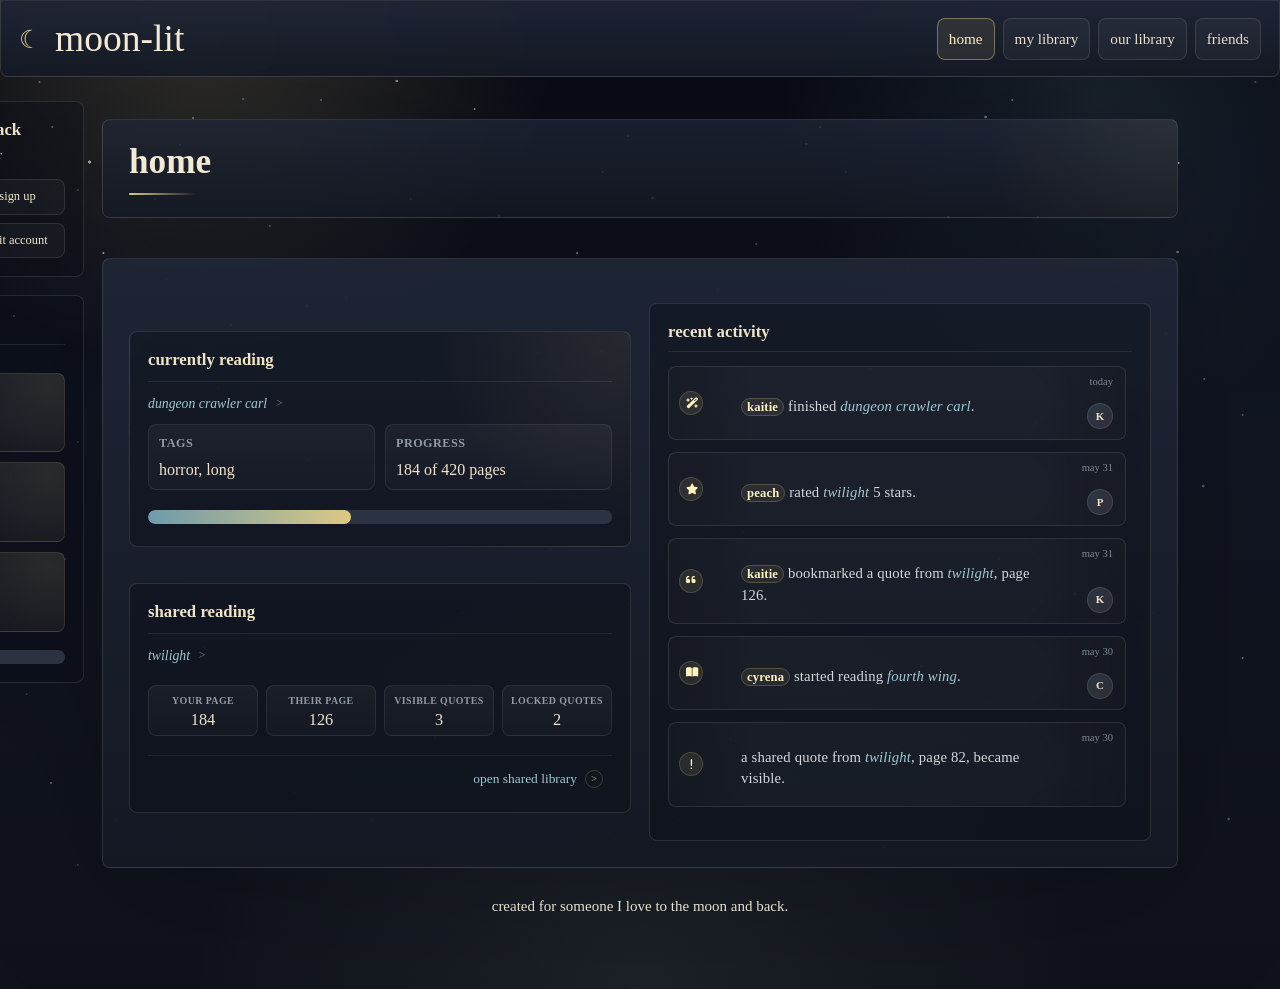
==== index.html @ ed39f4c8 "Add files via upload" ====
<!DOCTYPE html>
<html lang="en">
<head>
  <meta charset="UTF-8">
  <meta name="viewport" content="width=device-width, initial-scale=1.0">
  <title>moon-lit | home</title>
  <link rel="icon" href="favicon.svg" type="image/svg+xml">
  <link rel="stylesheet" href="https://cdnjs.cloudflare.com/ajax/libs/font-awesome/6.5.2/css/all.min.css">
  <link rel="stylesheet" href="style.css?v=68">
</head>
<body>
  <div class="site-shell">
  <header>
    <h1>moon-lit</h1>
    <button class="nav-toggle" type="button" popovertarget="mobile-nav" aria-label="open navigation"><span aria-hidden="true"></span></button>
    <nav class="desktop-nav" aria-label="Main navigation">
      <ul>
        <li><a href="index.html" aria-current="page">home</a></li>
        <li><a href="library.html">my library</a></li>
        <li><a href="shared.html">our library</a></li>
        <li><a href="friends.html">friends</a></li>
      </ul>
    </nav>
    <nav id="mobile-nav" class="mobile-nav-popover" popover aria-label="Mobile navigation">
      <ul>
        <li><a href="index.html" aria-current="page">home</a></li>
        <li><a href="library.html">my library</a></li>
        <li><a href="shared.html">our library</a></li>
        <li><a href="friends.html">friends</a></li>
        <li><a href="account.html">account</a></li>
      </ul>
    </nav>
  </header>

  <main>
    <section class="home-layout">
      <aside class="home-sidebar" aria-label="Account and reading stats">
        <section class="account-panel" aria-labelledby="account-panel-heading">
          <div class="account-profile">
            <span class="account-avatar" aria-hidden="true"><img src="favicon.svg" alt=""></span>
            <div>
              <h3 id="account-panel-heading">welcome back</h3>
              <p>moon-lit reader</p>
            </div>
          </div>
          <div class="account-actions">
            <a href="account.html">log in</a>
            <a href="account.html">sign up</a>
            <a href="account.html">view account</a>
            <a href="account.html">edit account</a>
          </div>
        </section>

        <section class="home-stats" aria-labelledby="stats-heading">
          <h3 id="stats-heading">stats</h3>
          <div class="stats-grid">
            <div class="stat-card">
              <span>pages read</span>
              <strong>1,248</strong>
            </div>
            <div class="stat-card">
              <span>books finished</span>
              <strong>7</strong>
            </div>
            <div class="stat-card">
              <span>shared books</span>
              <strong>3</strong>
            </div>
          </div>
          <progress value="1248" max="5000">1,248 of 5,000 pages</progress>
        </section>
      </aside>

      <div class="home-main">
    <section class="page-title" aria-labelledby="page-title-heading">
      <h2 id="page-title-heading">home</h2>
    </section>

    <section class="home-overview">

      <div class="home-reading-stack">
      <section class="home-current" aria-labelledby="currently-reading-heading">
        <h3 id="currently-reading-heading">currently reading</h3>
        <article>
          <h4><a href="book.html">dungeon crawler carl</a></h4>
          <dl class="detail-grid compact-mobile">
            <div>
              <dt>tags</dt>
              <dd>horror, long</dd>
            </div>
            <div>
              <dt>progress</dt>
              <dd>184 of 420 pages</dd>
            </div>
          </dl>
          <progress value="184" max="420">184 of 420 pages</progress>
        </article>
      </section>

      <section class="home-shared" aria-labelledby="shared-reading-heading">
        <h3 id="shared-reading-heading">shared reading</h3>
        <article>
          <h4><a href="book.html">twilight</a></h4>
          <dl class="detail-grid compact-mobile shared-summary">
            <div>
              <dt>your page</dt>
              <dd>184</dd>
            </div>
            <div>
              <dt>their page</dt>
              <dd>126</dd>
            </div>
            <div>
              <dt>visible quotes</dt>
              <dd>3</dd>
            </div>
            <div>
              <dt>locked quotes</dt>
              <dd>2</dd>
            </div>
          </dl>
          <p class="panel-link"><a href="shared.html">open shared library</a></p>
        </article>
      </section>
      </div>

      <section class="home-activity" aria-labelledby="recent-activity-heading">
        <h3 id="recent-activity-heading">recent activity</h3>
        <ol class="activity-list">
          <li data-icon="✦">
            <span class="activity-icon" aria-hidden="true"><i class="fa-solid fa-wand-magic-sparkles"></i></span>
            <span class="activity-avatar" aria-hidden="true">k</span>
            <span class="activity-copy"><a class="activity-person" href="friend.html">kaitie</a> finished <a class="activity-book" href="book.html">dungeon crawler carl</a>.</span>
            <time datetime="2026-06-01">today</time>
          </li>
          <li data-icon="★">
            <span class="activity-icon" aria-hidden="true"><i class="fa-solid fa-star"></i></span>
            <span class="activity-avatar" aria-hidden="true">p</span>
            <span class="activity-copy"><a class="activity-person" href="friend.html">peach</a> rated <a class="activity-book" href="book.html">twilight</a> 5 stars.</span>
            <time datetime="2026-05-31">may 31</time>
          </li>
          <li class="quote-activity" data-icon="">
            <span class="activity-icon" aria-hidden="true"><i class="fa-solid fa-quote-left"></i></span>
            <span class="activity-avatar" aria-hidden="true">k</span>
            <span class="activity-copy"><a class="activity-person" href="friend.html">kaitie</a> bookmarked a quote from <a class="activity-book" href="book.html">twilight</a>, page 126.</span>
            <time datetime="2026-05-31">may 31</time>
          </li>
          <li data-icon="▤">
            <span class="activity-icon" aria-hidden="true"><i class="fa-solid fa-book-open"></i></span>
            <span class="activity-avatar" aria-hidden="true">c</span>
            <span class="activity-copy"><a class="activity-person" href="friend.html">cyrena</a> started reading <a class="activity-book" href="book.html">fourth wing</a>.</span>
            <time datetime="2026-05-30">may 30</time>
          </li>
          <li class="system-activity" data-icon="!">
            <span class="activity-icon" aria-hidden="true"><i class="fa-solid fa-exclamation"></i></span>
            <span class="activity-copy">a shared quote from <a class="activity-book" href="book.html">twilight</a>, page 82, became visible.</span>
            <time datetime="2026-05-30">may 30</time>
          </li>
        </ol>
      </section>

    </section>
      </div>
    </section>
  </main>

  <footer>
    <p>created for someone I love to the moon and back.</p>
  </footer>
  </div>
</body>
</html>
---- style.css ----
:root {
  color-scheme: dark;
  --night: #f4ead4;
  --ink: #e7e0d0;
  --muted: #aeb5bc;
  --paper: #0f121a;
  --surface: #1c2230;
  --surface-soft: #161b27;
  --mist: #2b3342;
  --moon: #dcc984;
  --sage: #8da896;
  --lake: #6d9bab;
  --rose: #c28d99;
  --shadow: 0 22px 55px rgba(0, 0, 0, 0.34);
  --line: 1px solid rgba(231, 224, 208, 0.13);
}

* {
  box-sizing: border-box;
}

html {
  position: relative;
  min-height: 100%;
  background:
    radial-gradient(circle at 16% 2%, rgba(220, 201, 132, 0.18), transparent 22rem),
    radial-gradient(circle at 86% 10%, rgba(109, 155, 171, 0.14), transparent 20rem),
    radial-gradient(circle at 50% 100%, rgba(141, 168, 150, 0.10), transparent 28rem),
    linear-gradient(180deg, #070911 0%, #101522 42%, var(--paper) 100%);
}

body {
  max-width: 1120px;
  margin: 0 auto;
  padding: 0 22px 56px;
  color: var(--ink);
  font-family: Georgia, "Times New Roman", serif;
  font-size: 15px;
  line-height: 1.6;
}

html::before {
  content: "";
  position: fixed;
  inset: 0;
  z-index: 0;
  pointer-events: none;
  background-image:
    radial-gradient(circle at 7% 18%, rgba(255, 247, 214, 0.90) 0 1.4px, transparent 1.8px),
    radial-gradient(circle at 10% 48%, rgba(255, 247, 214, 0.48) 0 1px, transparent 1.5px),
    radial-gradient(circle at 16% 72%, rgba(255, 247, 214, 0.56) 0 1px, transparent 1.6px),
    radial-gradient(circle at 19% 11%, rgba(165, 213, 224, 0.44) 0 1px, transparent 1.5px),
    radial-gradient(circle at 24% 34%, rgba(165, 213, 224, 0.62) 0 1.3px, transparent 1.9px),
    radial-gradient(circle at 31% 9%, rgba(255, 247, 214, 0.70) 0 1px, transparent 1.6px),
    radial-gradient(circle at 34% 82%, rgba(255, 247, 214, 0.58) 0 1px, transparent 1.5px),
    radial-gradient(circle at 39% 24%, rgba(255, 247, 214, 0.36) 0 0.8px, transparent 1.3px),
    radial-gradient(circle at 43% 61%, rgba(255, 247, 214, 0.48) 0 1px, transparent 1.6px),
    radial-gradient(circle at 47% 39%, rgba(255, 247, 214, 0.72) 0 1px, transparent 1.7px),
    radial-gradient(circle at 51% 22%, rgba(165, 213, 224, 0.58) 0 1.2px, transparent 1.8px),
    radial-gradient(circle at 54% 72%, rgba(165, 213, 224, 0.42) 0 1px, transparent 1.5px),
    radial-gradient(circle at 59% 86%, rgba(255, 247, 214, 0.66) 0 1px, transparent 1.6px),
    radial-gradient(circle at 63% 16%, rgba(255, 247, 214, 0.46) 0 1px, transparent 1.5px),
    radial-gradient(circle at 68% 41%, rgba(255, 247, 214, 0.44) 0 1px, transparent 1.6px),
    radial-gradient(circle at 72% 74%, rgba(255, 247, 214, 0.62) 0 1.2px, transparent 1.8px),
    radial-gradient(circle at 77% 13%, rgba(165, 213, 224, 0.66) 0 1px, transparent 1.7px),
    radial-gradient(circle at 81% 47%, rgba(255, 247, 214, 0.40) 0 1px, transparent 1.5px),
    radial-gradient(circle at 84% 66%, rgba(255, 247, 214, 0.78) 0 1.2px, transparent 1.8px),
    radial-gradient(circle at 88% 6%, rgba(255, 247, 214, 0.46) 0 1px, transparent 1.5px),
    radial-gradient(circle at 92% 28%, rgba(255, 247, 214, 0.54) 0 1px, transparent 1.6px),
    radial-gradient(circle at 94% 54%, rgba(165, 213, 224, 0.56) 0 1px, transparent 1.7px),
    radial-gradient(circle at 96% 91%, rgba(165, 213, 224, 0.46) 0 1.1px, transparent 1.7px),
    radial-gradient(circle at 4% 87%, rgba(255, 247, 214, 0.42) 0 0.8px, transparent 1.3px),
    radial-gradient(circle at 13% 31%, rgba(255, 247, 214, 0.36) 0 0.8px, transparent 1.2px),
    radial-gradient(circle at 28% 56%, rgba(255, 247, 214, 0.44) 0 0.8px, transparent 1.3px),
    radial-gradient(circle at 57% 48%, rgba(255, 247, 214, 0.38) 0 0.8px, transparent 1.3px),
    radial-gradient(circle at 71% 30%, rgba(255, 247, 214, 0.34) 0 0.8px, transparent 1.2px),
    radial-gradient(circle at 89% 78%, rgba(255, 247, 214, 0.42) 0 0.8px, transparent 1.3px);
  background-repeat: no-repeat;
  opacity: 0.72;
}

html::after {
  content: "";
  position: fixed;
  top: 0;
  left: 0;
  z-index: 0;
  width: 2.4px;
  height: 2.4px;
  border-radius: 999px;
  background: rgba(255, 247, 214, 0.58);
  box-shadow:
    3vw 9vh rgba(255, 247, 214, 0.38),
    5vw 62vh rgba(165, 213, 224, 0.30),
    8vw 28vh rgba(255, 247, 214, 0.64),
    11vw 84vh rgba(255, 247, 214, 0.32),
    14vw 16vh rgba(165, 213, 224, 0.44),
    17vw 43vh rgba(255, 247, 214, 0.46),
    19vw 71vh rgba(255, 247, 214, 0.28),
    22vw 6vh rgba(255, 247, 214, 0.58),
    24vw 51vh rgba(165, 213, 224, 0.34),
    27vw 33vh rgba(255, 247, 214, 0.36),
    29vw 91vh rgba(255, 247, 214, 0.44),
    32vw 22vh rgba(255, 247, 214, 0.30),
    35vw 76vh rgba(165, 213, 224, 0.32),
    37vw 12vh rgba(255, 247, 214, 0.50),
    39vw 57vh rgba(255, 247, 214, 0.24),
    42vw 39vh rgba(255, 247, 214, 0.70),
    44vw 88vh rgba(165, 213, 224, 0.28),
    47vw 19vh rgba(255, 247, 214, 0.36),
    49vw 67vh rgba(255, 247, 214, 0.42),
    52vw 8vh rgba(165, 213, 224, 0.40),
    54vw 45vh rgba(255, 247, 214, 0.26),
    57vw 82vh rgba(255, 247, 214, 0.60),
    59vw 27vh rgba(255, 247, 214, 0.28),
    62vw 63vh rgba(165, 213, 224, 0.36),
    64vw 14vh rgba(255, 247, 214, 0.48),
    67vw 36vh rgba(255, 247, 214, 0.30),
    69vw 94vh rgba(255, 247, 214, 0.34),
    72vw 55vh rgba(165, 213, 224, 0.30),
    74vw 24vh rgba(255, 247, 214, 0.56),
    77vw 78vh rgba(255, 247, 214, 0.28),
    79vw 11vh rgba(165, 213, 224, 0.46),
    82vw 49vh rgba(255, 247, 214, 0.38),
    84vw 87vh rgba(255, 247, 214, 0.52),
    87vw 31vh rgba(255, 247, 214, 0.26),
    89vw 69vh rgba(165, 213, 224, 0.34),
    92vw 18vh rgba(255, 247, 214, 0.62),
    94vw 42vh rgba(255, 247, 214, 0.32),
    97vw 73vh rgba(255, 247, 214, 0.42),
    6vw 96vh rgba(165, 213, 224, 0.26),
    13vw 53vh rgba(255, 247, 214, 0.22),
    21vw 25vh rgba(255, 247, 214, 0.28),
    26vw 79vh rgba(255, 247, 214, 0.24),
    33vw 47vh rgba(165, 213, 224, 0.22),
    41vw 3vh rgba(255, 247, 214, 0.38),
    48vw 93vh rgba(255, 247, 214, 0.20),
    56vw 32vh rgba(255, 247, 214, 0.28),
    61vw 71vh rgba(165, 213, 224, 0.20),
    73vw 4vh rgba(255, 247, 214, 0.36),
    86vw 58vh rgba(255, 247, 214, 0.22),
    98vw 9vh rgba(165, 213, 224, 0.30),
    1vw 35vh rgba(255, 247, 214, 0.36),
    2vw 77vh rgba(165, 213, 224, 0.26),
    4vw 14vh rgba(255, 247, 214, 0.54),
    6vw 49vh rgba(255, 247, 214, 0.24),
    9vw 91vh rgba(255, 247, 214, 0.42),
    12vw 22vh rgba(165, 213, 224, 0.32),
    15vw 58vh rgba(255, 247, 214, 0.30),
    18vw 8vh rgba(255, 247, 214, 0.34),
    20vw 86vh rgba(165, 213, 224, 0.22);
  pointer-events: none;
  will-change: opacity;
  animation: star-glow-a 7.4s ease-in-out infinite;
}

body::before,
body::after {
  content: "";
  position: fixed;
  top: 0;
  left: 0;
  z-index: 0;
  width: 2.2px;
  height: 2.2px;
  border-radius: 999px;
  pointer-events: none;
  will-change: opacity;
}

body::before {
  background: rgba(255, 247, 214, 0.42);
  box-shadow:
    6vw 21vh rgba(255, 247, 214, 0.38),
    12vw 64vh rgba(165, 213, 224, 0.30),
    18vw 36vh rgba(255, 247, 214, 0.52),
    25vw 11vh rgba(255, 247, 214, 0.34),
    36vw 68vh rgba(165, 213, 224, 0.42),
    45vw 28vh rgba(255, 247, 214, 0.48),
    53vw 91vh rgba(255, 247, 214, 0.32),
    66vw 19vh rgba(165, 213, 224, 0.38),
    78vw 62vh rgba(255, 247, 214, 0.44),
    91vw 37vh rgba(255, 247, 214, 0.36);
  animation: star-glow-b 10.8s ease-in-out 1.7s infinite;
}

body::after {
  background: rgba(165, 213, 224, 0.34);
  box-shadow:
    4vw 73vh rgba(165, 213, 224, 0.34),
    15vw 13vh rgba(255, 247, 214, 0.46),
    23vw 88vh rgba(255, 247, 214, 0.30),
    33vw 42vh rgba(165, 213, 224, 0.42),
    49vw 15vh rgba(255, 247, 214, 0.40),
    58vw 59vh rgba(255, 247, 214, 0.34),
    70vw 83vh rgba(165, 213, 224, 0.36),
    81vw 24vh rgba(255, 247, 214, 0.48),
    90vw 68vh rgba(255, 247, 214, 0.28),
    97vw 46vh rgba(165, 213, 224, 0.40);
  animation: star-glow-c 13.2s ease-in-out 3.1s infinite;
}

@keyframes star-glow-a {
  0%,
  100% {
    opacity: 0.48;
  }

  17% {
    opacity: 0.94;
  }

  31% {
    opacity: 0.42;
  }

  58% {
    opacity: 1;
  }

  79% {
    opacity: 0.72;
  }
}

@keyframes star-glow-b {
  0%,
  100% {
    opacity: 0.30;
  }

  23% {
    opacity: 0.88;
  }

  41% {
    opacity: 0.36;
  }

  76% {
    opacity: 0.68;
  }
}

@keyframes star-glow-c {
  0%,
  100% {
    opacity: 0.24;
  }

  14% {
    opacity: 0.54;
  }

  49% {
    opacity: 0.94;
  }

  83% {
    opacity: 0.34;
  }
}

header,
main,
footer {
  position: relative;
  z-index: 1;
}

.site-shell {
  position: relative;
  z-index: 1;
}

main {
  filter: drop-shadow(0 26px 70px rgba(0, 0, 0, 0.22));
}

header,
main > section,
main > article,
.shelf-pair > section {
  border: var(--line);
  border-radius: 8px;
  background:
    linear-gradient(180deg, rgba(31, 38, 54, 0.92), rgba(20, 25, 36, 0.92));
  backdrop-filter: blur(10px);
}

header {
  position: sticky;
  top: 0;
  z-index: 5;
  width: 100vw;
  margin-left: calc(50% - 50vw);
  margin-right: calc(50% - 50vw);
  padding: 16px 18px;
  margin-bottom: 24px;
  display: grid;
  grid-template-columns: auto 1fr;
  align-items: center;
  gap: 24px;
  border-top-left-radius: 0;
  border-top-right-radius: 0;
  transition:
    padding 220ms ease,
    gap 220ms ease,
    top 220ms ease,
    border-color 220ms ease,
    background-color 220ms ease;
}

h1,
h2,
h3,
h4,
p,
ul,
ol,
dl,
figure,
blockquote {
  margin-top: 0;
}

h1,
h2,
h3,
h4 {
  color: var(--night);
  line-height: 1.15;
}

h1 {
  margin-bottom: 6px;
  font-size: clamp(2rem, 5vw, 3.8rem);
  font-weight: 500;
}

header h1 {
  display: flex;
  align-items: center;
  gap: 14px;
  margin: 0;
  font-size: clamp(1.65rem, 3vw, 2.35rem);
  transition:
    font-size 220ms ease,
    margin 220ms ease;
}

header h1::before {
  content: "☾";
  width: auto;
  height: auto;
  border-radius: 0;
  background: none;
  box-shadow: none;
  color: var(--moon);
  font-size: 0.66em;
  line-height: 1;
  flex: 0 0 auto;
  transform: translateY(0.10em);
}

h2 {
  margin-bottom: 14px;
  font-size: 1.45rem;
}

h3 {
  margin-bottom: 10px;
  font-size: 1.05rem;
}

h4 {
  margin-bottom: 8px;
  font-size: 0.96rem;
}

article h4 {
  margin-bottom: 12px;
  font-size: 0.86rem;
  font-style: italic;
  font-weight: 400;
}

h2::after {
  content: "";
  display: block;
  width: 44px;
  height: 2px;
  margin-top: 10px;
  border-radius: 999px;
  background: linear-gradient(90deg, var(--moon), transparent);
}

h3,
h4 {
  color: #efe4c8;
}

p {
  color: var(--ink);
}

header > p,
main > section > p,
main > article > p {
  max-width: 760px;
  color: var(--muted);
}

nav ul {
  display: flex;
  flex-wrap: nowrap;
  align-items: flex-start;
  gap: 8px;
  padding: 0;
  margin: 0;
  list-style: none;
  overflow-x: auto;
}

.desktop-nav {
  justify-self: end;
  transition: transform 220ms ease;
}

.nav-toggle,
.mobile-nav-popover {
  display: none;
}

nav li {
  display: block;
  flex: 0 0 auto;
  height: 42px;
  margin: 0;
  padding: 0;
}

nav li + li {
  margin-top: 0;
}

nav a {
  display: block;
  box-sizing: border-box;
  position: static;
  height: 42px;
  padding: 0 11px;
  border: var(--line);
  border-radius: 8px;
  background: rgba(255, 255, 255, 0.04);
  color: var(--ink);
  line-height: 40px;
  text-decoration: none;
  white-space: nowrap;
  font-size: 0.95rem;
  transition:
    background-color 180ms ease,
    border-color 180ms ease,
    color 180ms ease,
    box-shadow 180ms ease;
}

nav a:hover,
nav a:focus,
nav a:focus-visible {
  border-color: rgba(220, 201, 132, 0.24);
  background: rgba(220, 201, 132, 0.035);
  outline: none;
}

nav a[aria-current="page"] {
  background: rgba(220, 201, 132, 0.10);
  color: #fff3bf;
  border-color: rgba(220, 201, 132, 0.45);
}

main {
  display: grid;
  gap: 22px;
}

.shelf-pair {
  display: grid;
  gap: 22px;
  align-items: stretch;
}

.home-overview {
  display: grid;
  gap: 18px;
  align-items: stretch;
  padding: 26px;
  border: var(--line);
  border-radius: 8px;
  background:
    linear-gradient(180deg, rgba(31, 38, 54, 0.92), rgba(20, 25, 36, 0.92));
  backdrop-filter: blur(10px);
}

.home-layout {
  display: grid;
  gap: 18px;
  padding: 0;
  border: 0;
  background: none;
  backdrop-filter: none;
}

.home-main {
  display: grid;
  gap: 22px;
}

.home-sidebar {
  display: grid;
  gap: 18px;
  align-content: start;
}

.home-sidebar > section {
  margin-top: 0;
  padding: 18px;
}

.account-panel {
  display: grid;
  gap: 14px;
}

.account-profile {
  display: grid;
  grid-template-columns: auto minmax(0, 1fr);
  align-items: center;
  gap: 12px;
}

.account-avatar {
  display: inline-grid;
  place-items: center;
  width: 42px;
  height: 42px;
  border: 1px solid rgba(220, 201, 132, 0.22);
  border-radius: 999px;
  background: #101522;
  color: #fff3bf;
  font-size: 1rem;
  font-weight: 700;
  line-height: 1;
  overflow: hidden;
  text-transform: uppercase;
}

.account-avatar img {
  display: block;
  width: 100%;
  height: 100%;
  border-radius: inherit;
  object-fit: cover;
}

.account-profile h3 {
  margin-bottom: 4px;
}

.account-profile p {
  margin: 0;
  color: var(--muted);
  font-size: 0.82rem;
}

.account-actions {
  display: grid;
  grid-template-columns: repeat(2, minmax(0, 1fr));
  gap: 8px;
}

.account-actions a {
  display: inline-flex;
  align-items: center;
  justify-content: center;
  min-height: 34px;
  padding: 7px 10px;
  border: 1px solid rgba(231, 224, 208, 0.11);
  border-radius: 8px;
  background: rgba(255, 255, 255, 0.035);
  color: #efe4c8;
  font-size: 0.78rem;
  text-decoration: none;
  transition:
    background-color 180ms ease,
    border-color 180ms ease,
    color 180ms ease;
}

.account-actions a:hover,
.account-actions a:focus-visible {
  border-color: rgba(220, 201, 132, 0.30);
  background: rgba(220, 201, 132, 0.07);
  color: #fff3bf;
  outline: none;
}

.home-reading-stack {
  display: grid;
  gap: 18px;
}

.home-current {
  background:
    radial-gradient(circle at 100% 0%, rgba(220, 201, 132, 0.09), transparent 12rem),
    rgba(9, 12, 20, 0.36);
}

.home-current article {
  min-height: auto;
}

.home-current,
.home-shared {
  display: grid;
  align-content: start;
}

.home-current > h3,
.home-shared > h3 {
  padding-bottom: 12px;
}

.home-stats .stats-grid {
  grid-template-columns: repeat(3, minmax(0, 1fr));
}

.home-stats {
  display: grid;
  gap: 14px;
}

.home-stats .stat-card {
  padding: 9px 10px;
}

.home-overview .detail-grid div {
  min-height: 62px;
  padding: 9px 10px;
}

.home-shared article {
  display: grid;
  gap: 9px;
}

.home-shared .panel-link {
  margin-top: 0;
  padding-top: 8px;
}

.home-shared {
  padding-bottom: 18px;
}

.home-activity {
  display: grid;
  grid-template-rows: auto 1fr;
}

.activity-list {
  max-height: 216px;
}

.shelf-pair > .book-shelf {
  display: grid;
  grid-template-rows: auto 1fr auto;
}

main > section,
main > article,
.shelf-pair > section {
  padding: 26px;
}

.page-title {
  padding: 22px 26px;
  background:
    radial-gradient(circle at 100% 0%, rgba(220, 201, 132, 0.08), transparent 12rem),
    linear-gradient(180deg, rgba(31, 38, 54, 0.76), rgba(20, 25, 36, 0.76));
}

.page-title h2 {
  margin: 0;
  font-size: clamp(1.45rem, 3vw, 2.2rem);
}

.page-title h2::after {
  width: 68px;
}

.has-page-actions {
  display: flex;
  align-items: center;
  justify-content: space-between;
  gap: 18px;
}

.has-page-actions h2 {
  margin: 0;
}

.has-page-actions .action-buttons {
  display: flex;
  flex-wrap: wrap;
  justify-content: flex-end;
  gap: 10px;
}

.has-page-actions .action-buttons button {
  width: auto;
  min-height: 34px;
  max-width: none;
  padding: 6px 11px;
  font-size: 0.86rem;
}

.library-actions {
  align-items: center;
  display: flex;
  justify-content: space-between;
  gap: 14px;
  padding: 16px 18px;
}

.library-actions h2 {
  margin-bottom: 0;
  font-size: 1.05rem;
}

.library-actions h2::after {
  display: none;
}

.library-actions .action-buttons {
  display: flex;
  flex-wrap: wrap;
  gap: 10px;
}

.library-actions button {
  width: auto;
}

.modal-panel {
  position: fixed;
  inset: 50% auto auto 50%;
  width: min(920px, calc(100vw - 32px));
  max-height: min(760px, calc(100vh - 48px));
  margin: 0;
  padding: 24px;
  border: var(--line);
  border-radius: 8px;
  background:
    linear-gradient(180deg, rgba(31, 38, 54, 0.98), rgba(20, 25, 36, 0.98));
  color: var(--ink);
  box-shadow: 0 26px 70px rgba(0, 0, 0, 0.42);
  overflow: auto;
  transform: translate(-50%, -50%);
}

.modal-panel::backdrop {
  background: rgba(4, 6, 12, 0.62);
  backdrop-filter: blur(3px);
}

.modal-panel:not(:popover-open) {
  display: none;
}

.modal-close {
  position: absolute;
  top: 18px;
  right: 18px;
  width: auto;
  min-height: 34px;
  padding: 6px 12px;
  border-color: rgba(231, 224, 208, 0.13);
  background: rgba(255, 255, 255, 0.04);
  color: var(--muted);
}

.modal-close:hover,
.modal-close:focus-visible {
  border-color: rgba(220, 201, 132, 0.28);
  background: rgba(220, 201, 132, 0.055);
  color: #efe4c8;
}

section section,
article section {
  margin-top: 18px;
  padding: 18px;
  border: var(--line);
  border-radius: 8px;
  background: rgba(9, 12, 20, 0.36);
}

main > section,
section section,
article section,
.shelf-pair > section {
  position: relative;
}

main > section > h2 + p:not(.panel-link),
section section > h3 + p:not(.panel-link),
.shelf-pair > section > h2 + p:not(.panel-link) {
  position: absolute;
  top: 24px;
  right: 22px;
  max-width: min(260px, 42%);
  margin: 0;
  padding: 0;
  border: 0;
  border-radius: 0;
  background: none;
  color: #8f9ba6;
  font-size: 0.78rem;
  font-style: italic;
  line-height: 1.25;
  text-align: right;
}

section section > h3,
article section > h3 {
  margin-bottom: 14px;
  padding-bottom: 10px;
  border-bottom: 1px solid rgba(231, 224, 208, 0.09);
}

article {
  position: relative;
}

ul,
ol {
  padding-left: 1.25rem;
}

li + li {
  margin-top: 10px;
}

ol {
  display: grid;
  gap: 12px;
  padding-left: 0;
  counter-reset: activity;
  list-style: none;
}

ol li {
  position: relative;
  margin: 0;
  padding: 10px 12px 10px 42px;
  border: 1px solid rgba(231, 224, 208, 0.10);
  border-radius: 8px;
  background: rgba(255, 255, 255, 0.035);
  color: #c4cad0;
  font-size: 0.92rem;
}

ol li::before {
  content: counter(activity);
  counter-increment: activity;
  position: absolute;
  left: 12px;
  top: 50%;
  width: 20px;
  height: 20px;
  border-radius: 999px;
  background: rgba(220, 201, 132, 0.12);
  color: #fff3bf;
  font-size: 0.78rem;
  line-height: 20px;
  text-align: center;
  transform: translateY(-50%);
}

.activity-list li {
  display: grid;
  grid-template-columns: minmax(0, 1fr);
  align-items: center;
  gap: 10px;
  min-height: 74px;
  padding: 24px 86px 16px 72px;
  overflow: hidden;
  background: rgba(255, 255, 255, 0.035);
}

.activity-list li::before {
  content: "";
  position: absolute;
  inset: 0 auto 0 0;
  z-index: 0;
  display: block;
  width: 84px;
  height: auto;
  padding: 0;
  border: 0;
  border-radius: 0;
  background:
    linear-gradient(90deg, rgba(6, 8, 14, 0.20) 0%, rgba(6, 8, 14, 0.105) 58%, transparent 100%);
  color: transparent;
  line-height: normal;
  text-align: initial;
  transform: none;
  pointer-events: none;
}

.activity-list li::after {
  content: "";
  position: absolute;
  inset: 0 0 0 auto;
  z-index: 0;
  width: 96px;
  background:
    linear-gradient(270deg, rgba(6, 8, 14, 0.20) 0%, rgba(6, 8, 14, 0.105) 58%, transparent 100%);
  -webkit-mask-image:
    radial-gradient(ellipse 42px 58px at 0% 50%, transparent 0 48%, rgba(0, 0, 0, 0.58) 66%, #000 100%);
  mask-image:
    radial-gradient(ellipse 42px 58px at 0% 50%, transparent 0 48%, rgba(0, 0, 0, 0.58) 66%, #000 100%);
  pointer-events: none;
}

.activity-icon {
  position: absolute;
  left: 10px;
  top: 50%;
  z-index: 1;
  display: inline-grid;
  place-items: center;
  width: 24px;
  min-width: 24px;
  height: 24px;
  min-height: 24px;
  border: 1px solid rgba(220, 201, 132, 0.20);
  border-radius: 999px;
  background: rgba(220, 201, 132, 0.11);
  color: #fff3bf;
  font-size: 0.68rem;
  line-height: 1;
  transform: translateY(-50%);
}

.activity-icon .fa-solid {
  display: block;
  width: 1em;
  height: 1em;
  line-height: 1;
  text-align: center;
}

.activity-list .quote-activity::after,
.activity-list li:nth-child(4)::after,
.activity-list .system-activity::after {
  content: "";
}

.activity-avatar {
  display: inline-grid;
  place-items: center;
  position: absolute;
  right: 12px;
  bottom: 10px;
  z-index: 1;
  width: 26px;
  height: 26px;
  border: 1px solid rgba(231, 224, 208, 0.12);
  border-radius: 999px;
  background:
    linear-gradient(135deg, rgba(109, 155, 171, 0.22), rgba(194, 141, 153, 0.16));
  color: #efe4c8;
  font-size: 0.68rem;
  font-weight: 700;
  line-height: 1;
  text-transform: uppercase;
}

.activity-copy {
  min-width: 0;
  align-self: center;
  position: relative;
  z-index: 1;
  color: #d5d8dc;
  letter-spacing: 0.01em;
  line-height: 1.48;
  text-align: left;
}

.activity-copy a {
  text-decoration: none;
  transition:
    color 180ms ease,
    border-color 180ms ease,
    background-color 180ms ease;
}

.activity-person {
  padding: 1px 5px;
  border: 1px solid rgba(220, 201, 132, 0.24);
  border-radius: 999px;
  background: rgba(220, 201, 132, 0.08);
  color: #fff3bf;
  font-size: 0.86em;
  font-weight: 700;
}

.activity-book {
  color: #9fc8d3;
  font-style: italic;
}

.activity-copy a:hover,
.activity-copy a:focus-visible {
  border-color: rgba(220, 201, 132, 0.35);
  color: #fff3bf;
  outline: none;
}

.activity-list time {
  position: absolute;
  top: 10px;
  right: 12px;
  z-index: 1;
  color: #7f8993;
  font-size: 0.66rem;
  line-height: 1;
  white-space: nowrap;
}

.activity-list .system-activity {
  grid-template-columns: minmax(0, 1fr);
  padding-right: 76px;
}

.activity-list .system-activity::after {
  content: "";
}

.activity-list {
  max-height: 214px;
  padding-right: 6px;
  overflow-y: auto;
  scrollbar-color: rgba(220, 201, 132, 0.36) rgba(255, 255, 255, 0.04);
  scrollbar-width: thin;
}

.activity-list::-webkit-scrollbar {
  width: 8px;
}

.activity-list::-webkit-scrollbar-track {
  border-radius: 999px;
  background: rgba(255, 255, 255, 0.04);
}

.activity-list::-webkit-scrollbar-thumb {
  border-radius: 999px;
  background: rgba(220, 201, 132, 0.36);
}

section > ul {
  display: grid;
  gap: 14px;
  padding-left: 0;
  list-style: none;
}

section > ul > li {
  margin: 0;
}

section > ul article,
main > section > article,
blockquote {
  padding: 18px;
  border: var(--line);
  border-radius: 8px;
  background:
    linear-gradient(180deg, rgba(30, 37, 52, 0.94), rgba(24, 30, 43, 0.94));
  box-shadow: 0 12px 26px rgba(0, 0, 0, 0.18);
}

section > ul article h3,
main > section > article h4 {
  margin-bottom: 12px;
}

article h3 a,
article h4 a,
main > article > h2 a {
  display: inline-flex;
  align-items: center;
  gap: 8px;
  max-width: 100%;
  width: auto;
  padding: 0;
  border: 0;
  border-radius: 0;
  background: none;
  color: #9fc8d3;
  font-size: inherit;
  font-weight: inherit;
  text-decoration: none;
  transition: color 180ms ease;
}

article h3 a::after,
article h4 a::after,
main > article > h2 a::after {
  content: ">";
  display: inline-grid;
  place-items: center;
  width: auto;
  height: auto;
  flex: 0 0 auto;
  border: 0;
  border-radius: 0;
  color: rgba(159, 200, 211, 0.58);
  font-size: 0.74rem;
  line-height: 1;
  transition: color 180ms ease;
}

article h3 a:hover,
article h3 a:focus-visible,
article h4 a:hover,
article h4 a:focus-visible,
main > article > h2 a:hover,
main > article > h2 a:focus-visible {
  color: #d9eebf;
}

article h3 a:hover::after,
article h3 a:focus-visible::after,
article h4 a:hover::after,
article h4 a:focus-visible::after,
main > article > h2 a:hover::after,
main > article > h2 a:focus-visible::after {
  color: #fff3bf;
}

section > ul article p,
main > section > article p,
section section > p:not(:last-child),
article section > p:not(:last-child) {
  margin-bottom: 8px;
  padding: 8px 10px;
  border: 1px solid rgba(231, 224, 208, 0.08);
  border-radius: 8px;
  background: rgba(255, 255, 255, 0.032);
  font-size: 0.92rem;
}

section > ul article p:last-of-type,
main > section > article p:last-of-type {
  margin-bottom: 12px;
}

.book-shelf > ul {
  grid-template-columns: repeat(auto-fill, minmax(180px, 1fr));
  max-height: 310px;
  overflow-y: auto;
  padding-right: 6px;
  scrollbar-color: rgba(220, 201, 132, 0.36) rgba(255, 255, 255, 0.04);
  scrollbar-width: thin;
}

.featured-shelf > ul {
  grid-template-columns: repeat(auto-fill, minmax(210px, 1fr));
  max-height: none;
  overflow: visible;
}

.featured-shelf .book-tile {
  height: 154px;
}

.book-shelf > ul::-webkit-scrollbar {
  width: 8px;
}

.book-shelf > ul::-webkit-scrollbar-track {
  border-radius: 999px;
  background: rgba(255, 255, 255, 0.04);
}

.book-shelf > ul::-webkit-scrollbar-thumb {
  border-radius: 999px;
  background: rgba(220, 201, 132, 0.36);
}

.book-tile {
  display: grid;
  grid-template-rows: minmax(44px, auto) auto 1fr;
  align-content: center;
  gap: 8px;
  height: 142px;
  padding: 12px 14px;
  overflow: hidden;
}

.shelf-page > ul {
  max-height: none;
  overflow: visible;
}

.panel-link {
  position: static;
  max-width: none;
  margin: 16px 0 0;
  padding: 12px 0 0;
  border-top: 1px solid rgba(231, 224, 208, 0.08);
  background: none;
  color: inherit;
  font-style: normal;
  font-size: 1rem;
  line-height: 1;
  display: flex;
  justify-content: flex-end;
}

.panel-link a {
  display: inline-flex;
  align-items: center;
  gap: 8px;
  min-height: 30px;
  padding: 5px 9px;
  border-radius: 999px;
  color: #9fc8d3;
  font-size: 0.84rem;
  text-decoration: none;
  transition:
    background-color 180ms ease,
    color 180ms ease;
}

.panel-link a::after {
  content: ">";
  display: inline-grid;
  place-items: center;
  width: 16px;
  height: 16px;
  border: 1px solid rgba(220, 201, 132, 0.22);
  border-radius: 999px;
  color: rgba(255, 243, 191, 0.70);
  font-size: 0.68rem;
  line-height: 1;
  transition:
    border-color 180ms ease,
    color 180ms ease,
    transform 180ms ease;
}

.panel-link a:hover,
.panel-link a:focus-visible {
  background: rgba(220, 201, 132, 0.055);
  color: #d9eebf;
}

.panel-link a:hover::after,
.panel-link a:focus-visible::after {
  border-color: rgba(220, 201, 132, 0.48);
  color: #fff3bf;
  transform: translateX(2px);
}

/*
  Older panel-link styles are intentionally reset here so the footer action
  stays visually separate from helper captions.
*/
.panel-link {
  padding: 0;
  padding-top: 12px;
}

.book-tile:not(:has(progress)) {
  grid-template-rows: auto auto;
  align-content: center;
}

.book-tile h3 {
  margin-bottom: 0;
  font-size: 0.98rem;
}

.book-tile h3 a {
  min-height: 40px;
}

.book-tile h3 a {
  overflow: hidden;
}

.book-tile h3 a span {
  overflow: hidden;
  text-overflow: ellipsis;
  white-space: nowrap;
}

.book-tile p {
  margin: 0;
  padding: 0;
  border: 0;
  border-radius: 0;
  background: none;
  color: var(--muted);
  font-size: 0.86rem;
}

.book-tile .star-rating {
  align-self: center;
  color: var(--moon);
  font-size: 1.15rem;
  letter-spacing: 0.04em;
  line-height: 1;
}

.book-tile progress {
  align-self: end;
  height: 9px;
  margin-top: 0;
}

.detail-grid {
  display: grid;
  grid-template-columns: repeat(2, minmax(0, 1fr));
  gap: 10px;
  margin: 0 0 14px;
}

.detail-grid div {
  min-height: 74px;
  padding: 11px 12px;
  border: 1px solid rgba(231, 224, 208, 0.09);
  border-radius: 8px;
  background:
    linear-gradient(180deg, rgba(255, 255, 255, 0.045), rgba(255, 255, 255, 0.018));
}

.detail-grid.shared-summary {
  display: grid;
  grid-template-columns: repeat(4, minmax(0, 1fr));
  gap: 8px;
  margin-bottom: 10px;
}

.detail-grid.shared-summary div {
  min-width: 0;
  min-height: 46px;
  padding: 7px 8px;
  text-align: center;
}

.detail-grid.shared-summary dt {
  margin-bottom: 3px;
  font-size: 0.62rem;
  white-space: nowrap;
}

.detail-grid.shared-summary dd {
  font-size: 1.02rem;
  line-height: 1;
}

.detail-grid dt,
.detail-grid dd {
  margin: 0;
  padding: 0;
  border: 0;
  border-radius: 0;
  background: none;
}

.detail-grid dt,
.stat-card span {
  display: block;
  margin-bottom: 6px;
  color: #8f9ba6;
  font-size: 0.76rem;
  font-weight: 700;
  letter-spacing: 0.04em;
  text-transform: uppercase;
}

.detail-grid dd {
  color: #efe4c8;
  font-size: 1rem;
  line-height: 1.25;
}

.stat-card {
  display: grid;
  gap: 4px;
  padding: 14px 16px;
  border: 1px solid rgba(220, 201, 132, 0.16);
  border-radius: 8px;
  background:
    radial-gradient(circle at 92% 18%, rgba(220, 201, 132, 0.10), transparent 7rem),
    linear-gradient(180deg, rgba(255, 255, 255, 0.045), rgba(255, 255, 255, 0.018));
}

.stats-grid {
  display: grid;
  grid-template-columns: repeat(3, minmax(0, 1fr));
  gap: 10px;
  margin-bottom: 14px;
}

.stat-card strong {
  color: #fff3bf;
  font-size: 1.8rem;
  font-weight: 500;
  line-height: 1.05;
}

main > section > article p,
section > ul article p,
article section p,
blockquote footer,
ol,
ul {
  color: var(--muted);
}

main > section > article p:first-of-type,
section > ul article p:first-of-type,
main > article > p:first-of-type {
  color: #d9d2c4;
}

a {
  color: #9fc8d3;
  text-underline-offset: 3px;
  transition: color 180ms ease;
}

a:hover,
a:focus-visible {
  color: #d9eebf;
}

progress {
  width: 100%;
  height: 14px;
  margin-top: 4px;
  overflow: hidden;
  border: 0;
  border-radius: 999px;
  background: var(--mist);
}

progress::-webkit-progress-bar {
  background: var(--mist);
}

progress::-webkit-progress-value {
  border-radius: 999px;
  background: linear-gradient(90deg, var(--lake), var(--moon));
}

progress::-moz-progress-bar {
  border-radius: 999px;
  background: linear-gradient(90deg, var(--lake), var(--moon));
}

form {
  display: grid;
  gap: 14px;
}

form p {
  margin: 0;
  display: grid;
  gap: 6px;
}

label,
legend,
dt,
caption {
  color: var(--night);
  font-weight: 700;
}

input,
select,
textarea,
button {
  width: 100%;
  min-height: 42px;
  border: var(--line);
  border-radius: 8px;
  font: inherit;
  font-size: 0.95rem;
}

input,
select,
textarea {
  padding: 9px 11px;
  background: rgba(7, 9, 17, 0.46);
  color: var(--ink);
}

input:focus,
select:focus,
textarea:focus {
  outline: 2px solid rgba(220, 201, 132, 0.46);
  outline-offset: 2px;
}

textarea {
  resize: vertical;
}

fieldset {
  display: flex;
  flex-wrap: wrap;
  gap: 10px 18px;
  margin: 0;
  padding: 14px;
  border: var(--line);
  border-radius: 8px;
}

fieldset label {
  font-weight: 400;
}

fieldset input {
  width: auto;
  min-height: auto;
  margin-right: 6px;
}

.compact-form {
  align-content: start;
}

.compact-form form {
  grid-template-columns: minmax(0, 1.05fr) minmax(230px, 0.95fr);
  gap: 10px 12px;
  align-items: start;
}

.compact-form button {
  grid-column: 1 / -1;
}

.form-fields {
  display: grid;
  grid-template-columns: repeat(6, minmax(0, 1fr));
  gap: 10px 12px;
}

.form-fields p:first-child,
.form-fields p:nth-child(2) {
  grid-column: span 3;
}

.form-fields p:nth-child(3),
.form-fields p:nth-child(4),
.form-fields p:nth-child(5) {
  grid-column: span 2;
}

.compact-form p {
  gap: 4px;
}

.compact-form input,
.compact-form select {
  min-height: 38px;
  padding: 7px 10px;
}

.compact-form fieldset {
  gap: 6px;
  max-height: 214px;
  padding: 10px 12px;
  overflow-y: auto;
  scrollbar-color: rgba(220, 201, 132, 0.36) rgba(255, 255, 255, 0.04);
  scrollbar-width: thin;
}

.compact-form fieldset label {
  display: inline-flex;
  align-items: center;
  min-height: 28px;
  padding: 4px 9px;
  border: 1px solid rgba(231, 224, 208, 0.10);
  border-radius: 999px;
  background: rgba(255, 255, 255, 0.035);
  color: #c4cad0;
  font-size: 0.84rem;
  line-height: 1;
  cursor: pointer;
  transition:
    background-color 180ms ease,
    border-color 180ms ease,
    color 180ms ease;
}

.compact-form fieldset label:hover {
  border-color: rgba(220, 201, 132, 0.28);
  background: rgba(220, 201, 132, 0.055);
  color: #efe4c8;
}

.compact-form fieldset input {
  position: absolute;
  opacity: 0;
  pointer-events: none;
}

.compact-form fieldset label:has(input:checked) {
  border-color: rgba(220, 201, 132, 0.50);
  background: rgba(220, 201, 132, 0.13);
  color: #fff3bf;
}

.compact-form fieldset::-webkit-scrollbar {
  width: 8px;
}

.compact-form fieldset::-webkit-scrollbar-track {
  border-radius: 999px;
  background: rgba(255, 255, 255, 0.04);
}

.compact-form fieldset::-webkit-scrollbar-thumb {
  border-radius: 999px;
  background: rgba(220, 201, 132, 0.36);
}

.compact-form button {
  min-height: 38px;
  max-width: 160px;
  padding: 7px 14px;
  justify-self: end;
}

.compact-form form > p {
  grid-column: 1 / -1;
}

button {
  max-width: 220px;
  padding: 9px 16px;
  border-color: rgba(220, 201, 132, 0.68);
  background: rgba(220, 201, 132, 0.18);
  color: #fff3bf;
  cursor: pointer;
  transition:
    background-color 180ms ease,
    border-color 180ms ease,
    color 180ms ease;
}

button:hover,
button:focus-visible {
  background: rgba(220, 201, 132, 0.27);
}

dl {
  display: grid;
  grid-template-columns: minmax(120px, 180px) 1fr;
  gap: 8px;
}

dt {
  padding: 8px 10px;
  border: 1px solid rgba(231, 224, 208, 0.08);
  border-radius: 8px 0 0 8px;
  background: rgba(255, 255, 255, 0.032);
  color: #efe4c8;
  font-size: 0.92rem;
}

dd {
  margin: 0;
  padding: 8px 10px;
  border: 1px solid rgba(231, 224, 208, 0.08);
  border-left: 0;
  border-radius: 0 8px 8px 0;
  background: rgba(255, 255, 255, 0.02);
  color: var(--muted);
  font-size: 0.92rem;
}

blockquote {
  margin-bottom: 0;
  border-left: 4px solid var(--rose);
}

blockquote p {
  font-size: 0.98rem;
}

table {
  width: 100%;
  border-collapse: collapse;
  overflow: hidden;
  border-radius: 8px;
  background: var(--surface);
}

caption {
  padding-bottom: 10px;
  text-align: left;
}

th,
td {
  padding: 12px;
  border-bottom: var(--line);
  text-align: left;
  font-size: 0.92rem;
}

td {
  color: var(--muted);
}

th {
  background: rgba(220, 201, 132, 0.10);
}

footer {
  margin-top: 26px;
  color: var(--muted);
  text-align: center;
}

@media (min-width: 820px) {
  .home-overview {
    grid-template-columns: repeat(12, minmax(0, 1fr));
    grid-template-rows: auto;
    align-items: stretch;
  }

  .home-layout {
    width: calc(100% + 254px);
    margin-left: -254px;
    grid-template-columns: 236px minmax(0, 1fr);
    align-items: start;
  }

  .home-sidebar {
    position: sticky;
    top: 92px;
  }

  .home-sidebar .stats-grid {
    grid-template-columns: 1fr;
  }

  .home-reading-stack {
    grid-column: 1 / span 6;
    grid-row: 1;
    align-self: center;
  }

  .home-stats {
    display: grid;
    grid-template-columns: 1fr;
    align-items: stretch;
    gap: 14px;
    padding-top: 20px;
    padding-bottom: 20px;
  }

  .home-activity {
    grid-column: 7 / -1;
    grid-row: 1;
    align-self: stretch;
  }

  .home-activity .activity-list {
    max-height: 100%;
  }

  .home-stats h3 {
    grid-column: auto;
  }

  .home-stats .stats-grid {
    margin-bottom: 0;
  }

  main > section:not(.home-overview):not(.home-stats):not(.home-layout):not(.page-title) {
    display: grid;
    grid-template-columns: repeat(2, minmax(0, 1fr));
    gap: 18px;
  }

  main > section > h2,
  main > section > p,
  main > section > ol,
  main > section > ul,
  main > section > table,
  main > section > blockquote,
  main > section > form {
    grid-column: 1 / -1;
  }

  main > section > article {
    margin-top: 18px;
  }

  .shelf-pair {
    grid-template-columns: repeat(2, minmax(0, 1fr));
  }
}

@media (max-width: 720px) {
  body {
    padding: 0 12px 36px;
    font-size: 16px;
  }

  header,
  main > section,
  main > article,
  .shelf-pair > section {
    padding: 18px;
  }

  .page-title {
    padding: 18px;
  }

  .has-page-actions {
    display: flex;
    align-items: center;
    justify-content: space-between;
    gap: 12px;
  }

  .has-page-actions .action-buttons {
    display: flex;
    justify-content: flex-end;
    gap: 7px;
    flex: 0 0 auto;
  }

  .has-page-actions .action-buttons button {
    min-height: 32px;
    padding: 5px 8px;
    font-size: 0.78rem;
    white-space: nowrap;
  }

  header {
    grid-template-columns: 1fr auto;
    align-items: center;
    gap: 14px;
    position: sticky;
    top: 0;
    width: 100vw;
    margin-left: calc(50% - 50vw);
    margin-right: calc(50% - 50vw);
    border-top-left-radius: 0;
    border-top-right-radius: 0;
  }

  header h1 {
    margin: 0;
  }

  .desktop-nav {
    display: none;
  }

  .nav-toggle {
    display: inline-flex;
    align-items: center;
    justify-content: center;
    width: 42px;
    min-height: 38px;
    padding: 0;
    border-color: rgba(220, 201, 132, 0.34);
    background: rgba(220, 201, 132, 0.10);
    color: #fff3bf;
  }

  .nav-toggle span,
  .nav-toggle span::before,
  .nav-toggle span::after {
    display: block;
    width: 16px;
    height: 1px;
    border-radius: 999px;
    background: currentColor;
  }

  .nav-toggle span {
    position: relative;
  }

  .nav-toggle span::before,
  .nav-toggle span::after {
    content: "";
    position: absolute;
    left: 0;
  }

  .nav-toggle span::before {
    top: -5px;
  }

  .nav-toggle span::after {
    top: 5px;
  }

  .mobile-nav-popover:popover-open {
    display: block;
    position: fixed;
    inset: 74px 12px auto auto;
    width: min(220px, calc(100vw - 24px));
    padding: 10px;
    border: var(--line);
    border-radius: 8px;
    background:
      linear-gradient(180deg, rgba(31, 38, 54, 0.98), rgba(20, 25, 36, 0.98));
    box-shadow: 0 18px 45px rgba(0, 0, 0, 0.36);
  }

  .mobile-nav-popover ul {
    display: grid;
    gap: 8px;
    padding: 0;
    margin: 0;
    list-style: none;
    overflow: visible;
  }

  main > section > h2 + p,
  section section > h3 + p,
  .shelf-pair > section > h2 + p {
    position: static;
    max-width: none;
    margin-bottom: 14px;
    text-align: left;
  }

  fieldset {
    display: grid;
  }

  .compact-form form {
    grid-template-columns: 1fr;
  }

  .compact-form button {
    justify-self: stretch;
    max-width: none;
  }

  .form-fields {
    grid-template-columns: 1fr;
  }

  .library-actions .action-buttons {
    display: grid;
  }

  .library-actions {
    display: grid;
  }

  .library-actions button {
    max-width: none;
    width: 100%;
  }

  .form-fields p:first-child,
  .form-fields p:nth-child(2),
  .form-fields p:nth-child(3),
  .form-fields p:nth-child(4),
  .form-fields p:nth-child(5) {
    grid-column: auto;
  }

  nav ul {
    flex-wrap: wrap;
    overflow-x: visible;
  }

  nav li {
    width: 100%;
  }

  nav a,
  button {
    justify-content: center;
  }

  nav a {
    width: 100%;
  }

  .detail-grid {
    grid-template-columns: 1fr;
  }

  .detail-grid.compact-mobile {
    grid-template-columns: repeat(2, minmax(0, 1fr));
  }

  .detail-grid.compact-mobile div {
    min-height: 58px;
    padding: 9px 10px;
  }

  .detail-grid.compact-mobile.shared-summary {
    display: grid;
    grid-template-columns: repeat(2, minmax(0, 1fr));
    gap: 6px;
  }

  .detail-grid.compact-mobile.shared-summary div {
    min-width: 0;
    min-height: 42px;
    padding: 6px 8px;
  }

  .detail-grid.compact-mobile dt {
    margin-bottom: 4px;
    font-size: 0.68rem;
  }

  .detail-grid.compact-mobile dd {
    font-size: 0.9rem;
  }

  .stats-grid {
    grid-template-columns: repeat(3, minmax(0, 1fr));
    gap: 8px;
  }

  .stat-card {
    padding: 10px 8px;
  }

  .stat-card span {
    font-size: 0.62rem;
  }

  .stat-card strong {
    font-size: 1.18rem;
  }

  dl {
    grid-template-columns: 1fr;
  }

  dt {
    border-radius: 8px 8px 0 0;
  }

  dd {
    border-left: 1px solid rgba(231, 224, 208, 0.08);
    border-top: 0;
    border-radius: 0 0 8px 8px;
  }

  table {
    display: block;
    overflow-x: auto;
  }
}
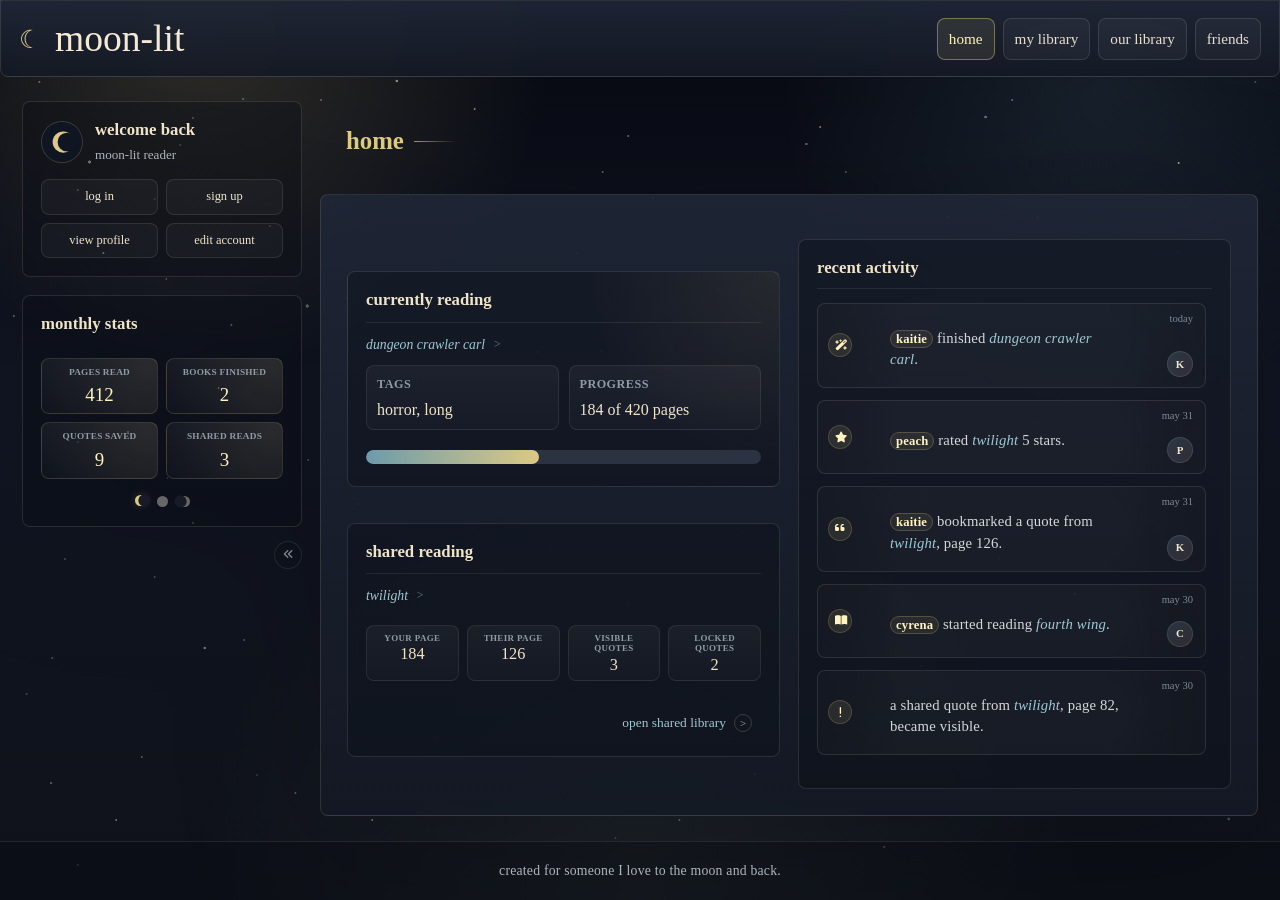
==== commit 8d26c0ad: "Add files via upload" ====
--- a/index.html
+++ b/index.html
@@ -3,10 +3,10 @@
 <head>
   <meta charset="UTF-8">
   <meta name="viewport" content="width=device-width, initial-scale=1.0">
-  <title>moon-lit | home</title>
-  <link rel="icon" href="favicon.svg" type="image/svg+xml">
-  <link rel="stylesheet" href="https://cdnjs.cloudflare.com/ajax/libs/font-awesome/6.5.2/css/all.min.css">
-  <link rel="stylesheet" href="style.css?v=68">
+  <title>moon-lit | home</title>
+  <link rel="icon" href="favicon.svg" type="image/svg+xml">
+  <link rel="stylesheet" href="https://cdnjs.cloudflare.com/ajax/libs/font-awesome/6.5.2/css/all.min.css">
+  <link rel="stylesheet" href="style.css?v=102">
 </head>
 <body>
   <div class="site-shell">
@@ -21,6 +21,7 @@
         <li><a href="friends.html">friends</a></li>
       </ul>
     </nav>
+
     <nav id="mobile-nav" class="mobile-nav-popover" popover aria-label="Mobile navigation">
       <ul>
         <li><a href="index.html" aria-current="page">home</a></li>
@@ -30,59 +31,111 @@
         <li><a href="account.html">account</a></li>
       </ul>
     </nav>
-  </header>
-
-  <main>
-    <section class="home-layout">
-      <aside class="home-sidebar" aria-label="Account and reading stats">
-        <section class="account-panel" aria-labelledby="account-panel-heading">
-          <div class="account-profile">
-            <span class="account-avatar" aria-hidden="true"><img src="favicon.svg" alt=""></span>
-            <div>
-              <h3 id="account-panel-heading">welcome back</h3>
-              <p>moon-lit reader</p>
-            </div>
-          </div>
-          <div class="account-actions">
-            <a href="account.html">log in</a>
-            <a href="account.html">sign up</a>
-            <a href="account.html">view account</a>
-            <a href="account.html">edit account</a>
-          </div>
-        </section>
-
-        <section class="home-stats" aria-labelledby="stats-heading">
-          <h3 id="stats-heading">stats</h3>
-          <div class="stats-grid">
-            <div class="stat-card">
-              <span>pages read</span>
-              <strong>1,248</strong>
-            </div>
-            <div class="stat-card">
-              <span>books finished</span>
-              <strong>7</strong>
-            </div>
-            <div class="stat-card">
-              <span>shared books</span>
-              <strong>3</strong>
-            </div>
-          </div>
-          <progress value="1248" max="5000">1,248 of 5,000 pages</progress>
-        </section>
-      </aside>
-
-      <div class="home-main">
-    <section class="page-title" aria-labelledby="page-title-heading">
-      <h2 id="page-title-heading">home</h2>
-    </section>
-
-    <section class="home-overview">
-
-      <div class="home-reading-stack">
-      <section class="home-current" aria-labelledby="currently-reading-heading">
-        <h3 id="currently-reading-heading">currently reading</h3>
-        <article>
-          <h4><a href="book.html">dungeon crawler carl</a></h4>
+  </header>
+
+  <main class="page-shell home-layout">
+      <aside class="home-sidebar" aria-label="Account and reading stats">
+        <section class="account-panel" aria-labelledby="account-panel-heading">
+          <div class="account-profile">
+            <span class="account-avatar" aria-hidden="true"><img src="favicon.svg" alt=""></span>
+            <div>
+              <h3 id="account-panel-heading">welcome back</h3>
+              <p>moon-lit reader</p>
+            </div>
+          </div>
+          <div class="account-actions">
+            <a href="account.html">log in</a>
+            <a href="account.html">sign up</a>
+            <a href="account.html">view profile</a>
+            <a href="account.html">edit account</a>
+          </div>
+        </section>
+
+        <section class="home-stats" aria-labelledby="stats-heading">
+          <h3 id="stats-heading" data-stats-heading>monthly stats</h3>
+          <div class="stats-carousel">
+            <div class="stats-panel is-active" data-stats-panel="monthly">
+              <div class="stats-grid">
+                <div class="stat-card">
+                  <span>pages read</span>
+                  <strong>412</strong>
+                </div>
+                <div class="stat-card">
+                  <span>books finished</span>
+                  <strong>2</strong>
+                </div>
+                <div class="stat-card">
+                  <span>quotes saved</span>
+                  <strong>9</strong>
+                </div>
+                <div class="stat-card">
+                  <span>shared reads</span>
+                  <strong>3</strong>
+                </div>
+              </div>
+            </div>
+            <div class="stats-panel" data-stats-panel="yearly" hidden>
+              <div class="stats-grid">
+                <div class="stat-card">
+                  <span>pages read</span>
+                  <strong>4,820</strong>
+                </div>
+                <div class="stat-card">
+                  <span>books finished</span>
+                  <strong>18</strong>
+                </div>
+                <div class="stat-card">
+                  <span>quotes saved</span>
+                  <strong>74</strong>
+                </div>
+                <div class="stat-card">
+                  <span>new authors</span>
+                  <strong>11</strong>
+                </div>
+              </div>
+            </div>
+            <div class="stats-panel" data-stats-panel="all-time" hidden>
+              <div class="stats-grid">
+                <div class="stat-card">
+                  <span>pages read</span>
+                  <strong>12k</strong>
+                </div>
+                <div class="stat-card">
+                  <span>books finished</span>
+                  <strong>47</strong>
+                </div>
+                <div class="stat-card">
+                  <span>quotes saved</span>
+                  <strong>183</strong>
+                </div>
+                <div class="stat-card">
+                  <span>shared books</span>
+                  <strong>16</strong>
+                </div>
+              </div>
+            </div>
+          </div>
+          <div class="stats-dots" aria-label="choose stats view">
+            <button class="is-active" type="button" data-stats-target="monthly" aria-label="show monthly stats" aria-pressed="true"></button>
+            <button type="button" data-stats-target="yearly" aria-label="show yearly stats" aria-pressed="false"></button>
+            <button type="button" data-stats-target="all-time" aria-label="show all-time stats" aria-pressed="false"></button>
+          </div>
+        </section>
+        <button class="sidebar-toggle sidebar-toggle-inline" type="button" aria-label="hide sidebar" title="hide sidebar" aria-pressed="false"><i class="fa-solid fa-angles-left" aria-hidden="true"></i></button>
+      </aside>
+
+      <div class="page-main home-main">
+    <section class="page-title home-title" aria-labelledby="page-title-heading">
+      <h2 id="page-title-heading">home</h2>
+    </section>
+
+    <section class="home-overview">
+
+      <div class="home-reading-stack">
+      <section class="home-current" aria-labelledby="currently-reading-heading">
+        <h3 id="currently-reading-heading">currently reading</h3>
+        <article>
+          <h4><a href="book.html">dungeon crawler carl</a></h4>
           <dl class="detail-grid compact-mobile">
             <div>
               <dt>tags</dt>
@@ -97,10 +150,10 @@
         </article>
       </section>
 
-      <section class="home-shared" aria-labelledby="shared-reading-heading">
-        <h3 id="shared-reading-heading">shared reading</h3>
-        <article>
-          <h4><a href="book.html">twilight</a></h4>
+      <section class="home-shared" aria-labelledby="shared-reading-heading">
+        <h3 id="shared-reading-heading">shared reading</h3>
+        <article>
+          <h4><a href="book.html">twilight</a></h4>
           <dl class="detail-grid compact-mobile shared-summary">
             <div>
               <dt>your page</dt>
@@ -119,54 +172,62 @@
               <dd>2</dd>
             </div>
           </dl>
-          <p class="panel-link"><a href="shared.html">open shared library</a></p>
-        </article>
-      </section>
-      </div>
-
-      <section class="home-activity" aria-labelledby="recent-activity-heading">
-        <h3 id="recent-activity-heading">recent activity</h3>
-        <ol class="activity-list">
-          <li data-icon="✦">
-            <span class="activity-icon" aria-hidden="true"><i class="fa-solid fa-wand-magic-sparkles"></i></span>
-            <span class="activity-avatar" aria-hidden="true">k</span>
-            <span class="activity-copy"><a class="activity-person" href="friend.html">kaitie</a> finished <a class="activity-book" href="book.html">dungeon crawler carl</a>.</span>
-            <time datetime="2026-06-01">today</time>
-          </li>
-          <li data-icon="★">
-            <span class="activity-icon" aria-hidden="true"><i class="fa-solid fa-star"></i></span>
-            <span class="activity-avatar" aria-hidden="true">p</span>
-            <span class="activity-copy"><a class="activity-person" href="friend.html">peach</a> rated <a class="activity-book" href="book.html">twilight</a> 5 stars.</span>
-            <time datetime="2026-05-31">may 31</time>
-          </li>
-          <li class="quote-activity" data-icon="">
-            <span class="activity-icon" aria-hidden="true"><i class="fa-solid fa-quote-left"></i></span>
-            <span class="activity-avatar" aria-hidden="true">k</span>
-            <span class="activity-copy"><a class="activity-person" href="friend.html">kaitie</a> bookmarked a quote from <a class="activity-book" href="book.html">twilight</a>, page 126.</span>
-            <time datetime="2026-05-31">may 31</time>
-          </li>
-          <li data-icon="▤">
-            <span class="activity-icon" aria-hidden="true"><i class="fa-solid fa-book-open"></i></span>
-            <span class="activity-avatar" aria-hidden="true">c</span>
-            <span class="activity-copy"><a class="activity-person" href="friend.html">cyrena</a> started reading <a class="activity-book" href="book.html">fourth wing</a>.</span>
-            <time datetime="2026-05-30">may 30</time>
-          </li>
-          <li class="system-activity" data-icon="!">
-            <span class="activity-icon" aria-hidden="true"><i class="fa-solid fa-exclamation"></i></span>
-            <span class="activity-copy">a shared quote from <a class="activity-book" href="book.html">twilight</a>, page 82, became visible.</span>
-            <time datetime="2026-05-30">may 30</time>
-          </li>
-        </ol>
-      </section>
-
-    </section>
-      </div>
-    </section>
-  </main>
+          <p class="panel-link"><a href="shared.html">open shared library</a></p>
+        </article>
+      </section>
+      </div>
+
+      <section class="home-activity" aria-labelledby="recent-activity-heading">
+        <h3 id="recent-activity-heading">recent activity</h3>
+        <ol class="activity-list">
+          <li data-icon="✦">
+            <span class="activity-icon" aria-hidden="true"><i class="fa-solid fa-wand-magic-sparkles"></i></span>
+            <span class="activity-avatar" aria-hidden="true">k</span>
+            <span class="activity-copy"><a class="activity-person" href="friend.html">kaitie</a> finished <a class="activity-book" href="book.html">dungeon crawler carl</a>.</span>
+            <time datetime="2026-06-01">today</time>
+          </li>
+          <li data-icon="★">
+            <span class="activity-icon" aria-hidden="true"><i class="fa-solid fa-star"></i></span>
+            <span class="activity-avatar" aria-hidden="true">p</span>
+            <span class="activity-copy"><a class="activity-person" href="friend.html">peach</a> rated <a class="activity-book" href="book.html">twilight</a> 5 stars.</span>
+            <time datetime="2026-05-31">may 31</time>
+          </li>
+          <li class="quote-activity" data-icon="">
+            <span class="activity-icon" aria-hidden="true"><i class="fa-solid fa-quote-left"></i></span>
+            <span class="activity-avatar" aria-hidden="true">k</span>
+            <span class="activity-copy"><a class="activity-person" href="friend.html">kaitie</a> bookmarked a quote from <a class="activity-book" href="book.html">twilight</a>, page 126.</span>
+            <time datetime="2026-05-31">may 31</time>
+          </li>
+          <li data-icon="▤">
+            <span class="activity-icon" aria-hidden="true"><i class="fa-solid fa-book-open"></i></span>
+            <span class="activity-avatar" aria-hidden="true">c</span>
+            <span class="activity-copy"><a class="activity-person" href="friend.html">cyrena</a> started reading <a class="activity-book" href="book.html">fourth wing</a>.</span>
+            <time datetime="2026-05-30">may 30</time>
+          </li>
+          <li class="system-activity" data-icon="!">
+            <span class="activity-icon" aria-hidden="true"><i class="fa-solid fa-exclamation"></i></span>
+            <span class="activity-copy">a shared quote from <a class="activity-book" href="book.html">twilight</a>, page 82, became visible.</span>
+            <time datetime="2026-05-30">may 30</time>
+          </li>
+        </ol>
+      </section>
+
+    </section>
+      </div>
+  </main>
 
   <footer>
     <p>created for someone I love to the moon and back.</p>
   </footer>
   </div>
+  <script src="script.js"></script>
 </body>
 </html>
+
+
+
+
+
+
+
+
--- a/style.css
+++ b/style.css
@@ -30,9 +30,10 @@
 }
 
 body {
-  max-width: 1120px;
+  max-width: 1460px;
+  min-height: 100vh;
   margin: 0 auto;
-  padding: 0 22px 56px;
+  padding: 0 22px;
   color: var(--ink);
   font-family: Georgia, "Times New Roman", serif;
   font-size: 15px;
@@ -263,7 +264,7 @@
 
 header,
 main,
-footer {
+.site-shell > footer {
   position: relative;
   z-index: 1;
 }
@@ -271,6 +272,9 @@
 .site-shell {
   position: relative;
   z-index: 1;
+  display: flex;
+  flex-direction: column;
+  min-height: 100vh;
 }
 
 main {
@@ -278,7 +282,8 @@
 }
 
 header,
-main > section,
+.page-main > section:not(.page-title),
+.page-main > article,
 main > article,
 .shelf-pair > section {
   border: var(--line);
@@ -405,7 +410,7 @@
 }
 
 header > p,
-main > section > p,
+.page-main > section > p,
 main > article > p {
   max-width: 760px;
   color: var(--muted);
@@ -425,6 +430,45 @@
 .desktop-nav {
   justify-self: end;
   transition: transform 220ms ease;
+}
+
+.sidebar-toggle {
+  display: inline-grid;
+  place-items: center;
+  width: auto;
+  min-width: 28px;
+  min-height: 28px;
+  aspect-ratio: 1;
+  max-width: none;
+  padding: 0;
+  border: 1px solid rgba(159, 200, 211, 0.12);
+  border-radius: 999px;
+  background: rgba(9, 12, 20, 0.18);
+  color: rgba(174, 181, 188, 0.72);
+  font-size: 0.68rem;
+  line-height: 1;
+  transition:
+    background-color 180ms ease,
+    border-color 180ms ease,
+    color 180ms ease;
+}
+
+.sidebar-toggle:hover,
+.sidebar-toggle:focus-visible {
+  border-color: rgba(220, 201, 132, 0.28);
+  background: rgba(220, 201, 132, 0.055);
+  color: #fff3bf;
+}
+
+.sidebar-toggle-inline {
+  justify-self: end;
+  margin-top: -4px;
+}
+
+.is-sidebar-hidden .sidebar-toggle-inline {
+  justify-self: start;
+  margin-top: 0;
+  padding: 0;
 }
 
 .nav-toggle,
@@ -482,6 +526,34 @@
 main {
   display: grid;
   gap: 22px;
+  flex: 1 0 auto;
+  padding-bottom: 34px;
+}
+
+.page-shell {
+  position: relative;
+  display: grid;
+  gap: 18px;
+  align-items: start;
+}
+
+.page-main {
+  display: grid;
+  gap: 22px;
+  min-width: 0;
+}
+
+.is-sidebar-hidden .home-sidebar {
+  position: absolute;
+  top: 0;
+  left: 0;
+  display: block;
+  width: 280px;
+  z-index: 2;
+}
+
+.is-sidebar-hidden .home-sidebar > section {
+  display: none;
 }
 
 .shelf-pair {
@@ -503,8 +575,6 @@
 }
 
 .home-layout {
-  display: grid;
-  gap: 18px;
   padding: 0;
   border: 0;
   background: none;
@@ -513,7 +583,7 @@
 
 .home-main {
   display: grid;
-  gap: 22px;
+  gap: 12px;
 }
 
 .home-sidebar {
@@ -525,6 +595,10 @@
 .home-sidebar > section {
   margin-top: 0;
   padding: 18px;
+  border: var(--line);
+  border-radius: 8px;
+  background: rgba(9, 12, 20, 0.36);
+  backdrop-filter: blur(10px);
 }
 
 .account-panel {
@@ -637,11 +711,109 @@
 
 .home-stats {
   display: grid;
-  gap: 14px;
+  gap: 12px;
 }
 
 .home-stats .stat-card {
   padding: 9px 10px;
+}
+
+.stats-carousel {
+  min-width: 0;
+}
+
+.stats-panel[hidden] {
+  display: none;
+}
+
+.stats-panel.is-active {
+  animation: statsFade 180ms ease;
+}
+
+.stats-dots {
+  display: flex;
+  justify-content: center;
+  gap: 9px;
+  padding-top: 2px;
+}
+
+.stats-dots button {
+  position: relative;
+  width: 13px;
+  height: 13px;
+  min-width: 13px;
+  max-width: 13px;
+  min-height: 13px;
+  padding: 0;
+  border: 0;
+  border-radius: 999px;
+  background: transparent;
+  cursor: pointer;
+  flex: 0 0 13px;
+  font-size: 0;
+  line-height: 0;
+  aspect-ratio: 1;
+  transition:
+    opacity 180ms ease,
+    transform 180ms ease,
+    filter 180ms ease;
+}
+
+.stats-dots button::before,
+.stats-dots button::after {
+  content: "";
+  position: absolute;
+  border-radius: 999px;
+}
+
+.stats-dots button::before {
+  inset: 1px;
+  background: rgba(231, 224, 208, 0.42);
+}
+
+.stats-dots button::after {
+  inset: 0;
+  background: #161b27;
+}
+
+.stats-dots button:nth-child(1)::after {
+  transform: translateX(4px) scale(0.95);
+}
+
+.stats-dots button:nth-child(2)::after {
+  display: none;
+}
+
+.stats-dots button:nth-child(3)::after {
+  transform: translateX(-4px) scale(0.95);
+}
+
+.stats-dots button:hover,
+.stats-dots button:focus-visible {
+  filter: drop-shadow(0 0 5px rgba(220, 201, 132, 0.22));
+  outline: none;
+}
+
+.stats-dots button.is-active {
+  opacity: 1;
+  transform: translateY(-1px);
+}
+
+.stats-dots button.is-active::before {
+  background: var(--moon);
+  box-shadow: 0 0 10px rgba(220, 201, 132, 0.22);
+}
+
+@keyframes statsFade {
+  from {
+    opacity: 0.72;
+    transform: translateY(2px);
+  }
+
+  to {
+    opacity: 1;
+    transform: translateY(0);
+  }
 }
 
 .home-overview .detail-grid div {
@@ -677,26 +849,34 @@
   grid-template-rows: auto 1fr auto;
 }
 
-main > section,
+.page-main > section,
+.page-main > article,
 main > article,
 .shelf-pair > section {
   padding: 26px;
 }
 
 .page-title {
-  padding: 22px 26px;
-  background:
-    radial-gradient(circle at 100% 0%, rgba(220, 201, 132, 0.08), transparent 12rem),
-    linear-gradient(180deg, rgba(31, 38, 54, 0.76), rgba(20, 25, 36, 0.76));
+  padding: 0 4px 2px;
+  border: 0;
+  background: none;
+  backdrop-filter: none;
 }
 
 .page-title h2 {
+  display: inline-flex;
+  align-items: center;
+  gap: 10px;
   margin: 0;
-  font-size: clamp(1.45rem, 3vw, 2.2rem);
+  color: var(--moon);
+  font-size: clamp(1.18rem, 2vw, 1.55rem);
 }
 
 .page-title h2::after {
-  width: 68px;
+  width: 42px;
+  height: 1px;
+  margin-top: 0;
+  background: linear-gradient(90deg, rgba(220, 201, 132, 0.72), transparent);
 }
 
 .has-page-actions {
@@ -769,6 +949,13 @@
   transform: translate(-50%, -50%);
 }
 
+.modal-panel:popover-open {
+  position: fixed;
+  inset: 50% auto auto 50%;
+  margin: 0;
+  transform: translate(-50%, -50%);
+}
+
 .modal-panel::backdrop {
   background: rgba(4, 6, 12, 0.62);
   backdrop-filter: blur(3px);
@@ -806,14 +993,14 @@
   background: rgba(9, 12, 20, 0.36);
 }
 
-main > section,
+.page-main > section,
 section section,
 article section,
 .shelf-pair > section {
   position: relative;
 }
 
-main > section > h2 + p:not(.panel-link),
+.page-main > section > h2 + p:not(.panel-link),
 section section > h3 + p:not(.panel-link),
 .shelf-pair > section > h2 + p:not(.panel-link) {
   position: absolute;
@@ -1083,7 +1270,7 @@
 }
 
 section > ul article,
-main > section > article,
+.page-main > section > article,
 blockquote {
   padding: 18px;
   border: var(--line);
@@ -1094,7 +1281,7 @@
 }
 
 section > ul article h3,
-main > section > article h4 {
+.page-main > section > article h4 {
   margin-bottom: 12px;
 }
 
@@ -1153,7 +1340,7 @@
 }
 
 section > ul article p,
-main > section > article p,
+.page-main > section > article p,
 section section > p:not(:last-child),
 article section > p:not(:last-child) {
   margin-bottom: 8px;
@@ -1165,7 +1352,7 @@
 }
 
 section > ul article p:last-of-type,
-main > section > article p:last-of-type {
+.page-main > section > article p:last-of-type {
   margin-bottom: 12px;
 }
 
@@ -1178,6 +1365,27 @@
   scrollbar-width: thin;
 }
 
+.page-main > .book-shelf,
+.shelf-pair > .book-shelf {
+  display: grid;
+  grid-template-columns: 1fr;
+  grid-template-rows: auto auto minmax(0, 1fr) auto;
+}
+
+.book-shelf > h2 {
+  position: relative;
+  color: #efe4c8;
+  font-size: 1.16rem;
+}
+
+.book-shelf > h2::after {
+  width: 100%;
+  height: 1px;
+  margin-top: 11px;
+  background:
+    linear-gradient(90deg, rgba(159, 200, 211, 0.34), rgba(220, 201, 132, 0.16), transparent);
+}
+
 .featured-shelf > ul {
   grid-template-columns: repeat(auto-fill, minmax(210px, 1fr));
   max-height: none;
@@ -1185,7 +1393,7 @@
 }
 
 .featured-shelf .book-tile {
-  height: 154px;
+  height: 176px;
 }
 
 .book-shelf > ul::-webkit-scrollbar {
@@ -1203,11 +1411,12 @@
 }
 
 .book-tile {
-  display: grid;
-  grid-template-rows: minmax(44px, auto) auto 1fr;
+  position: relative;
+  display: grid;
+  grid-template-rows: minmax(40px, auto) auto auto auto;
   align-content: center;
   gap: 8px;
-  height: 142px;
+  height: 164px;
   padding: 12px 14px;
   overflow: hidden;
 }
@@ -1219,10 +1428,16 @@
 
 .panel-link {
   position: static;
+  width: 100%;
+  min-width: 100%;
+  inline-size: 100%;
+  grid-column: 1 / -1;
+  align-self: end;
+  justify-self: stretch;
   max-width: none;
   margin: 16px 0 0;
-  padding: 12px 0 0;
-  border-top: 1px solid rgba(231, 224, 208, 0.08);
+  padding: 13px 0 0;
+  border-top: 0;
   background: none;
   color: inherit;
   font-style: normal;
@@ -1230,6 +1445,22 @@
   line-height: 1;
   display: flex;
   justify-content: flex-end;
+}
+
+.book-shelf > .panel-link {
+  position: relative;
+  max-width: none;
+  width: 100%;
+}
+
+.book-shelf > .panel-link::before {
+  content: "";
+  position: absolute;
+  top: 0;
+  left: 0;
+  right: 0;
+  height: 1px;
+  background: linear-gradient(90deg, rgba(159, 200, 211, 0.18), rgba(220, 201, 132, 0.10), rgba(159, 200, 211, 0.12));
 }
 
 .panel-link a {
@@ -1320,6 +1551,48 @@
   font-size: 0.86rem;
 }
 
+.book-tile .book-meta {
+  display: flex;
+  flex-wrap: wrap;
+  gap: 6px;
+  color: #b7c2c8;
+  font-size: 0.66rem;
+  letter-spacing: 0.025em;
+  line-height: 1.2;
+}
+
+.book-tile .book-meta span {
+  display: inline-flex;
+  align-items: center;
+  min-width: 0;
+  max-width: 100%;
+  padding: 4px 7px;
+  border: 1px solid rgba(159, 200, 211, 0.13);
+  border-radius: 999px;
+  background: rgba(9, 12, 20, 0.34);
+  overflow: hidden;
+  text-overflow: ellipsis;
+  white-space: nowrap;
+}
+
+.book-tile .book-meta span + span::before {
+  content: "";
+  width: 4px;
+  height: 4px;
+  margin-right: 6px;
+  border-radius: 999px;
+  background: rgba(220, 201, 132, 0.48);
+}
+
+.book-tile .started-date {
+  position: static;
+  justify-self: end;
+  color: rgba(174, 181, 188, 0.72);
+  font-size: 0.62rem;
+  letter-spacing: 0.035em;
+  line-height: 1;
+}
+
 .book-tile .star-rating {
   align-self: center;
   color: var(--moon);
@@ -1366,8 +1639,10 @@
 
 .detail-grid.shared-summary dt {
   margin-bottom: 3px;
-  font-size: 0.62rem;
-  white-space: nowrap;
+  font-size: 0.56rem;
+  line-height: 1.15;
+  white-space: normal;
+  overflow-wrap: anywhere;
 }
 
 .detail-grid.shared-summary dd {
@@ -1426,7 +1701,7 @@
   line-height: 1.05;
 }
 
-main > section > article p,
+.page-main > section > article p,
 section > ul article p,
 article section p,
 blockquote footer,
@@ -1435,7 +1710,7 @@
   color: var(--muted);
 }
 
-main > section > article p:first-of-type,
+.page-main > section > article p:first-of-type,
 section > ul article p:first-of-type,
 main > article > p:first-of-type {
   color: #d9d2c4;
@@ -1739,10 +2014,21 @@
   background: rgba(220, 201, 132, 0.10);
 }
 
-footer {
-  margin-top: 26px;
+.site-shell > footer {
+  width: 100vw;
+  margin: auto calc(50% - 50vw) 0;
+  padding: 18px 22px;
+  border-top: 1px solid rgba(231, 224, 208, 0.10);
+  background: rgba(7, 9, 17, 0.34);
   color: var(--muted);
   text-align: center;
+}
+
+.site-shell > footer p {
+  margin: 0;
+  color: inherit;
+  font-size: 0.86rem;
+  letter-spacing: 0.015em;
 }
 
 @media (min-width: 820px) {
@@ -1752,11 +2038,20 @@
     align-items: stretch;
   }
 
-  .home-layout {
-    width: calc(100% + 254px);
-    margin-left: -254px;
-    grid-template-columns: 236px minmax(0, 1fr);
+  .page-shell {
+    width: 100%;
+    margin-left: 0;
+    grid-template-columns: 280px minmax(0, 1fr);
     align-items: start;
+  }
+
+  .is-sidebar-hidden .page-shell {
+    grid-template-columns: minmax(0, 1040px);
+    justify-content: center;
+  }
+
+  .is-sidebar-hidden .page-main {
+    width: 100%;
   }
 
   .home-sidebar {
@@ -1765,7 +2060,27 @@
   }
 
   .home-sidebar .stats-grid {
-    grid-template-columns: 1fr;
+    grid-template-columns: repeat(2, minmax(0, 1fr));
+    gap: 8px;
+  }
+
+  .home-sidebar .stat-card {
+    padding: 8px;
+    min-width: 0;
+    text-align: center;
+  }
+
+  .home-sidebar .stat-card span {
+    max-width: 100%;
+    margin-bottom: 4px;
+    font-size: 0.58rem;
+    line-height: 1.15;
+    letter-spacing: 0.025em;
+    overflow-wrap: anywhere;
+  }
+
+  .home-sidebar .stat-card strong {
+    font-size: 1.18rem;
   }
 
   .home-reading-stack {
@@ -1801,29 +2116,58 @@
     margin-bottom: 0;
   }
 
-  main > section:not(.home-overview):not(.home-stats):not(.home-layout):not(.page-title) {
+  .page-main > section:not(.home-overview):not(.home-stats):not(.home-layout):not(.page-title):not(.modal-panel):not(.book-shelf) {
     display: grid;
     grid-template-columns: repeat(2, minmax(0, 1fr));
     gap: 18px;
   }
 
-  main > section > h2,
-  main > section > p,
-  main > section > ol,
-  main > section > ul,
-  main > section > table,
-  main > section > blockquote,
-  main > section > form {
+  .page-main > section > h2,
+  .page-main > section > p,
+  .page-main > section > ol,
+  .page-main > section > ul,
+  .page-main > section > table,
+  .page-main > section > blockquote,
+  .page-main > section > form {
     grid-column: 1 / -1;
   }
 
-  main > section > article {
+  .page-main > section > article {
     margin-top: 18px;
   }
 
   .shelf-pair {
     grid-template-columns: repeat(2, minmax(0, 1fr));
   }
+
+  .page-main > .book-shelf,
+  .shelf-pair > .book-shelf {
+    grid-template-columns: 1fr;
+    grid-template-rows: auto auto minmax(0, 1fr) auto;
+  }
+
+  .shelf-pair > .book-shelf > ul {
+    grid-template-columns: repeat(auto-fit, minmax(128px, 1fr));
+    max-height: none;
+    overflow: visible;
+    padding-right: 0;
+  }
+
+  .shelf-pair .book-tile {
+    height: 150px;
+  }
+
+  .page-main > .book-shelf > .panel-link,
+  .shelf-pair > .book-shelf > .panel-link {
+    grid-column: 1 / -1;
+    justify-self: stretch;
+    width: 100%;
+    max-width: none;
+  }
+}
+
+.modal-panel:not(:popover-open) {
+  display: none;
 }
 
 @media (max-width: 720px) {
@@ -1833,7 +2177,7 @@
   }
 
   header,
-  main > section,
+  .page-main > section,
   main > article,
   .shelf-pair > section {
     padding: 18px;
@@ -1885,6 +2229,12 @@
     display: none;
   }
 
+  .sidebar-toggle {
+    min-height: 28px;
+    padding: 4px 0;
+    font-size: 0.72rem;
+  }
+
   .nav-toggle {
     display: inline-flex;
     align-items: center;
@@ -1948,7 +2298,7 @@
     overflow: visible;
   }
 
-  main > section > h2 + p,
+  .page-main > section > h2 + p,
   section section > h3 + p,
   .shelf-pair > section > h2 + p {
     position: static;
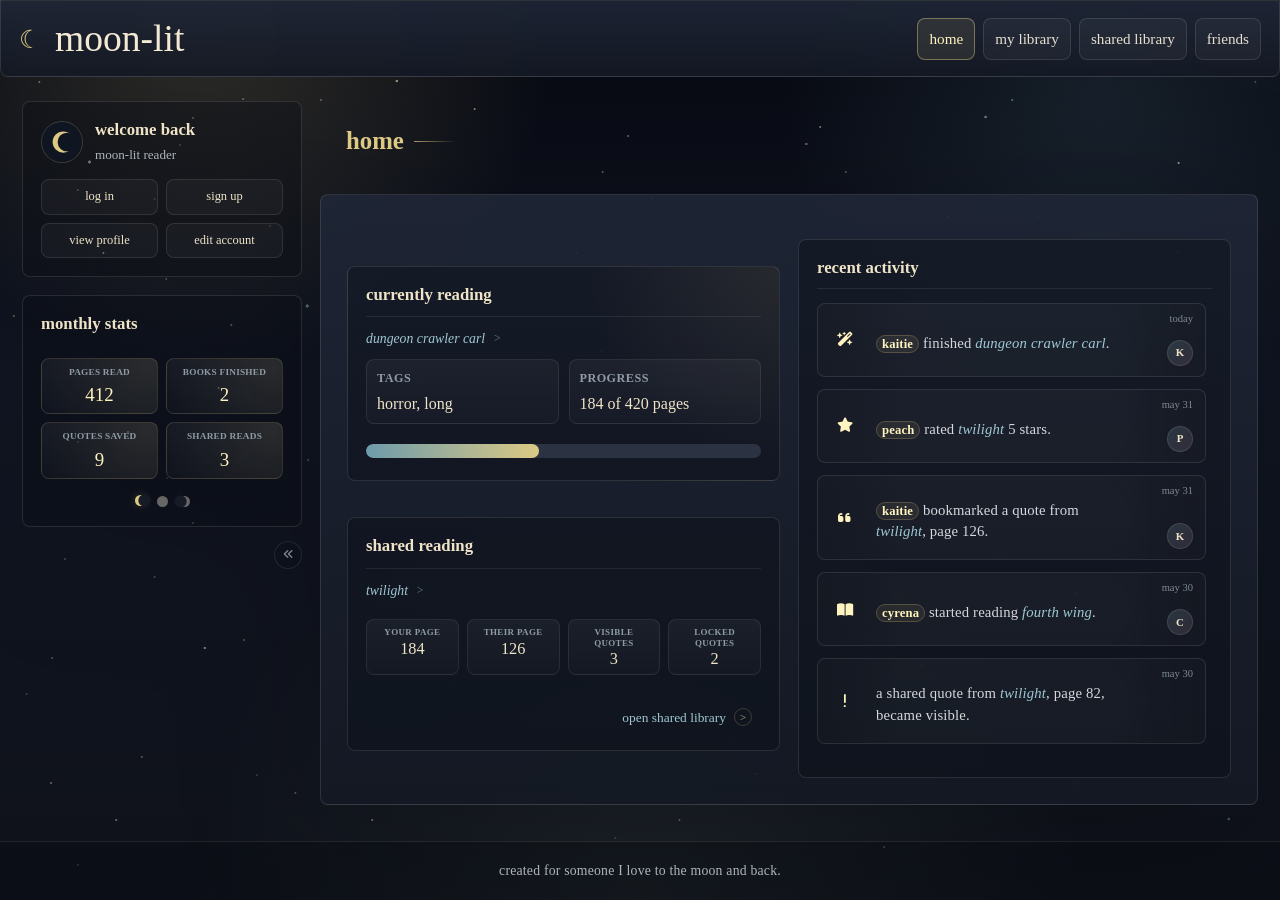
==== commit bbda2489: "Add files via upload" ====
--- a/index.html
+++ b/index.html
@@ -6,7 +6,7 @@
   <title>moon-lit | home</title>
   <link rel="icon" href="favicon.svg" type="image/svg+xml">
   <link rel="stylesheet" href="https://cdnjs.cloudflare.com/ajax/libs/font-awesome/6.5.2/css/all.min.css">
-  <link rel="stylesheet" href="style.css?v=102">
+  <link rel="stylesheet" href="style.css?v=110">
 </head>
 <body>
   <div class="site-shell">
@@ -17,7 +17,7 @@
       <ul>
         <li><a href="index.html" aria-current="page">home</a></li>
         <li><a href="library.html">my library</a></li>
-        <li><a href="shared.html">our library</a></li>
+        <li><a href="shared.html">shared library</a></li>
         <li><a href="friends.html">friends</a></li>
       </ul>
     </nav>
@@ -26,7 +26,7 @@
       <ul>
         <li><a href="index.html" aria-current="page">home</a></li>
         <li><a href="library.html">my library</a></li>
-        <li><a href="shared.html">our library</a></li>
+        <li><a href="shared.html">shared library</a></li>
         <li><a href="friends.html">friends</a></li>
         <li><a href="account.html">account</a></li>
       </ul>
@@ -231,3 +231,4 @@
 
 
 
+
--- a/style.css
+++ b/style.css
@@ -466,8 +466,8 @@
 }
 
 .is-sidebar-hidden .sidebar-toggle-inline {
-  justify-self: start;
-  margin-top: 0;
+  justify-self: center;
+  margin: 0 0 10px;
   padding: 0;
 }
 
@@ -544,11 +544,10 @@
 }
 
 .is-sidebar-hidden .home-sidebar {
-  position: absolute;
-  top: 0;
-  left: 0;
-  display: block;
-  width: 280px;
+  position: static;
+  display: grid;
+  width: auto;
+  justify-self: center;
   z-index: 2;
 }
 
@@ -1081,7 +1080,7 @@
   align-items: center;
   gap: 10px;
   min-height: 74px;
-  padding: 24px 86px 16px 72px;
+  padding: 24px 86px 16px 58px;
   overflow: hidden;
   background: rgba(255, 255, 255, 0.035);
 }
@@ -1123,30 +1122,46 @@
 
 .activity-icon {
   position: absolute;
-  left: 10px;
+  left: 18px;
   top: 50%;
   z-index: 1;
-  display: inline-grid;
-  place-items: center;
-  width: 24px;
-  min-width: 24px;
-  height: 24px;
-  min-height: 24px;
-  border: 1px solid rgba(220, 201, 132, 0.20);
-  border-radius: 999px;
-  background: rgba(220, 201, 132, 0.11);
+  display: inline-flex;
+  align-items: center;
+  justify-content: center;
+  width: 18px;
+  min-width: 18px;
+  height: 18px;
+  min-height: 18px;
+  border: 0;
+  border-radius: 0;
+  background: none;
   color: #fff3bf;
-  font-size: 0.68rem;
+  font-size: 0.9rem;
   line-height: 1;
   transform: translateY(-50%);
 }
 
 .activity-icon .fa-solid {
-  display: block;
+  display: inline-flex;
+  align-items: center;
+  justify-content: center;
   width: 1em;
   height: 1em;
   line-height: 1;
   text-align: center;
+  transform: translateY(0);
+}
+
+.activity-icon .fa-quote-left {
+  transform: translateY(0.08em);
+}
+
+.activity-icon .fa-book-open {
+  transform: translateY(0.04em);
+}
+
+.activity-icon .fa-exclamation {
+  transform: translateY(0.02em);
 }
 
 .activity-list .quote-activity::after,
@@ -2059,7 +2074,7 @@
     top: 92px;
   }
 
-  .home-sidebar .stats-grid {
+.home-sidebar .stats-grid {
     grid-template-columns: repeat(2, minmax(0, 1fr));
     gap: 8px;
   }
@@ -2398,20 +2413,41 @@
   }
 
   .stats-grid {
-    grid-template-columns: repeat(3, minmax(0, 1fr));
-    gap: 8px;
+    grid-template-columns: repeat(4, minmax(0, 1fr));
+    gap: 6px;
+  }
+
+  .home-sidebar .stats-grid,
+  .home-stats .stats-grid {
+    grid-template-columns: repeat(4, minmax(0, 1fr));
+    gap: 6px;
+  }
+
+  .account-actions {
+    grid-template-columns: repeat(4, minmax(0, 1fr));
+    gap: 6px;
+  }
+
+  .account-actions a {
+    min-height: 30px;
+    padding: 5px 4px;
+    font-size: 0.68rem;
   }
 
   .stat-card {
-    padding: 10px 8px;
+    padding: 8px 5px;
+    text-align: center;
   }
 
   .stat-card span {
-    font-size: 0.62rem;
+    font-size: 0.58rem;
+    line-height: 1.1;
+    text-align: center;
   }
 
   .stat-card strong {
-    font-size: 1.18rem;
+    font-size: 1rem;
+    text-align: center;
   }
 
   dl {
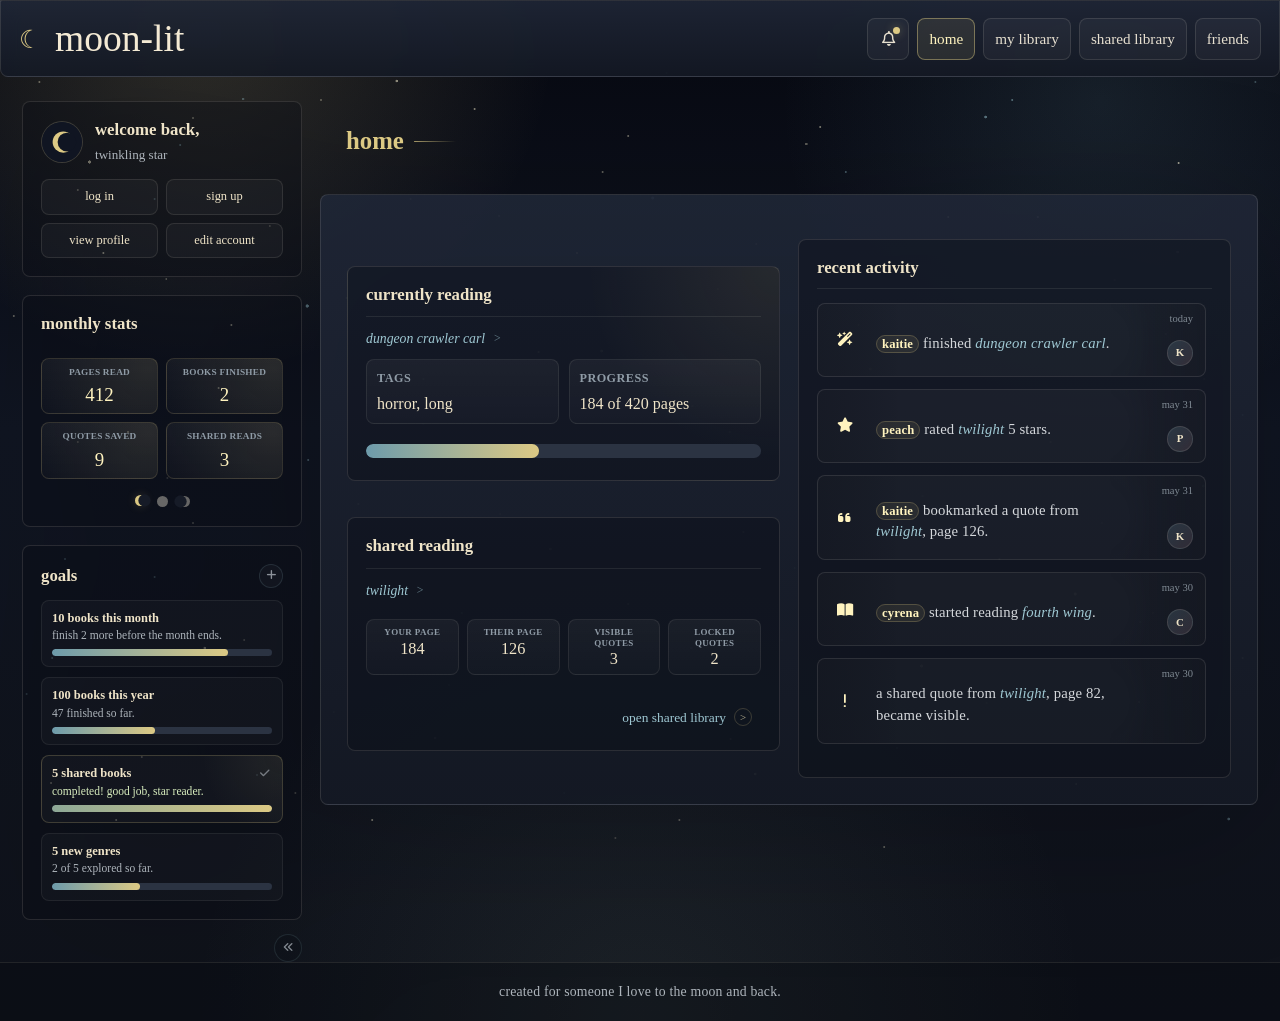
==== commit 056fb8ea: "Add files via upload" ====
--- a/index.html
+++ b/index.html
@@ -6,7 +6,7 @@
   <title>moon-lit | home</title>
   <link rel="icon" href="favicon.svg" type="image/svg+xml">
   <link rel="stylesheet" href="https://cdnjs.cloudflare.com/ajax/libs/font-awesome/6.5.2/css/all.min.css">
-  <link rel="stylesheet" href="style.css?v=110">
+  <link rel="stylesheet" href="style.css?v=149">
 </head>
 <body>
   <div class="site-shell">
@@ -15,6 +15,7 @@
     <button class="nav-toggle" type="button" popovertarget="mobile-nav" aria-label="open navigation"><span aria-hidden="true"></span></button>
     <nav class="desktop-nav" aria-label="Main navigation">
       <ul>
+        <li class="notifications-nav-item"><button class="notifications-button" type="button" popovertarget="notifications-popover" aria-label="open notifications"><i class="fa-regular fa-bell" aria-hidden="true"></i><span class="notification-dot" aria-hidden="true"></span></button></li>
         <li><a href="index.html" aria-current="page">home</a></li>
         <li><a href="library.html">my library</a></li>
         <li><a href="shared.html">shared library</a></li>
@@ -30,7 +31,38 @@
         <li><a href="friends.html">friends</a></li>
         <li><a href="account.html">account</a></li>
       </ul>
-    </nav>
+    </nav>
+    <section id="notifications-popover" class="notifications-popover" popover aria-labelledby="notifications-heading">
+            <div class="notifications-heading-row">
+        <h2 id="notifications-heading">notifications</h2>
+        <button class="mark-read-button" type="button">mark all as read</button>
+      </div>
+      <ul>
+        <li class="notification-item request-book has-actions">
+          <span class="notification-icon"><i class="fa-solid fa-book-open" aria-hidden="true"></i></span>
+          <p><a href="friend.html">peach</a> wants to share <a href="book.html">lightbringer</a> with you.</p>
+          <small>today</small>
+          <div class="notification-actions" aria-label="shared book request actions">
+            <button type="button">approve</button>
+            <button type="button">decline</button>
+          </div>
+        </li>
+        <li class="notification-item request-friend has-actions">
+          <span class="notification-icon"><i class="fa-solid fa-user-plus" aria-hidden="true"></i></span>
+          <p><a href="friend.html">cyrena</a> sent you a friend request.</p>
+          <small>yesterday</small>
+          <div class="notification-actions" aria-label="friend request actions">
+            <button type="button">approve</button>
+            <button type="button">decline</button>
+          </div>
+        </li>
+        <li class="notification-item stopped-sharing">
+          <span class="notification-icon"><i class="fa-solid fa-link-slash" aria-hidden="true"></i></span>
+          <p><a href="friend.html">kaitie</a> stopped sharing <a href="book.html">twilight</a> with you.</p>
+          <small>may 29</small>
+        </li>
+      </ul>
+    </section>
   </header>
 
   <main class="page-shell home-layout">
@@ -39,8 +71,8 @@
           <div class="account-profile">
             <span class="account-avatar" aria-hidden="true"><img src="favicon.svg" alt=""></span>
             <div>
-              <h3 id="account-panel-heading">welcome back</h3>
-              <p>moon-lit reader</p>
+              <h3 id="account-panel-heading">welcome back,</h3>
+              <p>twinkling star</p>
             </div>
           </div>
           <div class="account-actions">
@@ -119,6 +151,33 @@
             <button class="is-active" type="button" data-stats-target="monthly" aria-label="show monthly stats" aria-pressed="true"></button>
             <button type="button" data-stats-target="yearly" aria-label="show yearly stats" aria-pressed="false"></button>
             <button type="button" data-stats-target="all-time" aria-label="show all-time stats" aria-pressed="false"></button>
+          </div>
+        </section>
+        <section class="goals-panel" aria-labelledby="goals-heading">
+          <div class="goals-heading-row"><h3 id="goals-heading">goals</h3><a class="goals-add" href="account.html#add-goal-heading" aria-label="add a goal" title="add a goal"><i class="fa-solid fa-plus" aria-hidden="true"></i></a></div>
+          <div class="goal-list">
+            <article class="goal-item">
+              <div>
+                <h4>10 books this month</h4>
+                <p>finish 2 more before the month ends.</p>
+              </div>
+              <progress value="8" max="10">8 of 10 books</progress>
+            </article>
+            <article class="goal-item">
+              <div>
+                <h4>100 books this year</h4>
+                <p>47 finished so far.</p>
+              </div>
+              <progress value="47" max="100">47 of 100 books</progress>
+            </article>
+            <article class="goal-item is-complete"><button class="goal-delete" type="button" aria-label="completed goal" title="completed goal"><i class="fa-solid fa-check" aria-hidden="true"></i></button><div><h4>5 shared books</h4><p>completed! good job, star reader.</p></div><progress value="5" max="5">5 of 5 shared books</progress></article>
+            <article class="goal-item">
+              <div>
+                <h4>5 new genres</h4>
+                <p>2 of 5 explored so far.</p>
+              </div>
+              <progress value="2" max="5">2 of 5 new genres</progress>
+            </article>
           </div>
         </section>
         <button class="sidebar-toggle sidebar-toggle-inline" type="button" aria-label="hide sidebar" title="hide sidebar" aria-pressed="false"><i class="fa-solid fa-angles-left" aria-hidden="true"></i></button>
@@ -220,7 +279,7 @@
     <p>created for someone I love to the moon and back.</p>
   </footer>
   </div>
-  <script src="script.js"></script>
+  <script src="script.js?v=1"></script>
 </body>
 </html>
 
@@ -232,3 +291,10 @@
 
 
 
+
+
+
+
+
+
+
--- a/style.css
+++ b/style.css
@@ -432,6 +432,218 @@
   transition: transform 220ms ease;
 }
 
+.notifications-button {
+  position: relative;
+  display: inline-grid;
+  place-items: center;
+  width: 42px;
+  min-width: 42px;
+  height: 42px;
+  padding: 0;
+  border: var(--line);
+  border-radius: 8px;
+  background: rgba(255, 255, 255, 0.04);
+  color: var(--ink);
+  font-size: 0.95rem;
+  line-height: 1;
+  transition:
+    background-color 180ms ease,
+    border-color 180ms ease,
+    color 180ms ease,
+    box-shadow 180ms ease;
+}
+
+.notifications-button:hover,
+.notifications-button:focus-visible {
+  border-color: rgba(220, 201, 132, 0.24);
+  background: rgba(220, 201, 132, 0.035);
+  color: #fff3bf;
+  outline: none;
+}
+
+.notification-dot {
+  position: absolute;
+  top: 8px;
+  right: 8px;
+  width: 7px;
+  height: 7px;
+  border-radius: 999px;
+  background: #dcc984;
+  box-shadow: 0 0 10px rgba(220, 201, 132, 0.42);
+}
+
+.notifications-popover {
+  display: none;
+}
+
+.notifications-popover:popover-open {
+  position: fixed;
+  inset: 74px 18px auto auto;
+  display: block;
+  width: min(380px, calc(100vw - 32px));
+  max-height: min(520px, calc(100vh - 100px));
+  padding: 16px;
+  border: var(--line);
+  border-radius: 8px;
+  background:
+    linear-gradient(180deg, rgba(31, 38, 54, 0.98), rgba(20, 25, 36, 0.98));
+  color: var(--ink);
+  box-shadow: 0 18px 45px rgba(0, 0, 0, 0.36);
+  overflow: auto;
+}
+
+.notifications-heading-row {
+  display: flex;
+  align-items: start;
+  justify-content: space-between;
+  gap: 12px;
+  margin-bottom: 12px;
+}
+
+.notifications-popover h2 {
+  flex: 1 1 auto;
+  margin-bottom: 0;
+  color: #efe4c8;
+  font-size: 1.05rem;
+}
+
+.notifications-popover h2::after {
+  width: 100%;
+  height: 1px;
+  margin-top: 10px;
+  background:
+    linear-gradient(90deg, rgba(159, 200, 211, 0.34), rgba(220, 201, 132, 0.16), transparent);
+}
+
+.mark-read-button {
+  width: auto;
+  max-width: max-content;
+  flex: 0 0 auto;
+  min-height: 24px;
+  padding: 3px 6px;
+  border: 1px solid rgba(159, 200, 211, 0.13);
+  border-radius: 999px;
+  background: rgba(255, 255, 255, 0.032);
+  color: rgba(174, 181, 188, 0.78);
+  font-size: 0.66rem;
+  line-height: 1;
+  white-space: nowrap;
+  transition:
+    background-color 180ms ease,
+    border-color 180ms ease,
+    color 180ms ease;
+}
+
+.mark-read-button:hover,
+.mark-read-button:focus-visible {
+  border-color: rgba(220, 201, 132, 0.28);
+  background: rgba(220, 201, 132, 0.055);
+  color: #fff3bf;
+  outline: none;
+}
+
+.notifications-popover ul {
+  display: grid;
+  gap: 9px;
+  margin: 0;
+  padding: 0;
+  list-style: none;
+}
+
+.notification-item {
+  position: relative;
+  display: grid;
+  grid-template-columns: 26px minmax(0, 1fr) auto;
+  align-items: center;
+  gap: 10px;
+  min-height: 58px;
+  padding: 10px;
+  border: 1px solid rgba(159, 200, 211, 0.12);
+  border-radius: 8px;
+  background: rgba(255, 255, 255, 0.032);
+}
+
+.notification-item.has-actions {
+  grid-template-rows: auto auto;
+}
+
+.notification-icon {
+  display: inline-grid;
+  place-items: center;
+  color: rgba(220, 201, 132, 0.86);
+  font-size: 0.78rem;
+  line-height: 1;
+}
+
+.notification-item p {
+  margin: 0;
+  color: var(--muted);
+  font-size: 0.78rem;
+  line-height: 1.35;
+}
+
+.notification-item a {
+  color: #9fc8d3;
+  text-decoration: none;
+  transition: color 180ms ease;
+}
+
+.notification-item a:hover,
+.notification-item a:focus-visible {
+  color: #d9eebf;
+  outline: none;
+}
+
+.notification-item small {
+  align-self: start;
+  color: rgba(174, 181, 188, 0.62);
+  font-size: 0.62rem;
+  line-height: 1;
+  white-space: nowrap;
+}
+
+.notification-actions {
+  grid-column: 2 / -1;
+  display: inline-flex;
+  flex-wrap: nowrap;
+  gap: 6px;
+  align-items: center;
+  justify-self: start;
+  margin-top: -4px;
+}
+
+.notification-actions button {
+  width: auto;
+  max-width: max-content;
+  flex: 0 0 auto;
+  min-height: 22px;
+  padding: 4px 8px;
+  border: 1px solid rgba(159, 200, 211, 0.13);
+  border-radius: 999px;
+  background: rgba(255, 255, 255, 0.028);
+  color: rgba(231, 224, 208, 0.78);
+  font-size: 0.62rem;
+  line-height: 1;
+  transition:
+    background-color 180ms ease,
+    border-color 180ms ease,
+    color 180ms ease;
+}
+
+.notification-actions button:first-child {
+  border-color: rgba(220, 201, 132, 0.24);
+  background: rgba(220, 201, 132, 0.055);
+  color: #efe4c8;
+}
+
+.notification-actions button:hover,
+.notification-actions button:focus-visible {
+  border-color: rgba(220, 201, 132, 0.34);
+  background: rgba(220, 201, 132, 0.075);
+  color: #fff3bf;
+  outline: none;
+}
+
 .sidebar-toggle {
   display: inline-grid;
   place-items: center;
@@ -803,6 +1015,132 @@
   box-shadow: 0 0 10px rgba(220, 201, 132, 0.22);
 }
 
+.goals-panel {
+  display: grid;
+  gap: 12px;
+}
+
+.goals-heading-row {
+  display: flex;
+  align-items: center;
+  justify-content: space-between;
+  gap: 10px;
+}
+
+.goals-heading-row h3 {
+  margin-bottom: 0;
+}
+
+.goals-add {
+  display: inline-grid;
+  place-items: center;
+  width: 24px;
+  height: 24px;
+  border: 1px solid rgba(159, 200, 211, 0.14);
+  border-radius: 999px;
+  background: rgba(255, 255, 255, 0.026);
+  color: rgba(174, 181, 188, 0.78);
+  font-size: 0.7rem;
+  text-decoration: none;
+  transition:
+    background-color 180ms ease,
+    border-color 180ms ease,
+    color 180ms ease;
+}
+
+.goals-add:hover,
+.goals-add:focus-visible {
+  border-color: rgba(220, 201, 132, 0.32);
+  background: rgba(220, 201, 132, 0.07);
+  color: #fff3bf;
+  outline: none;
+}
+
+.goal-list {
+  display: grid;
+  gap: 10px;
+}
+
+.goal-item {
+  position: relative;
+  display: grid;
+  gap: 7px;
+  padding: 10px;
+  border: 1px solid rgba(231, 224, 208, 0.08);
+  border-radius: 8px;
+  background: rgba(255, 255, 255, 0.026);
+}
+
+.goal-item h4 {
+  margin: 0 0 3px;
+  color: #efe4c8;
+  font-size: 0.78rem;
+  font-style: normal;
+  font-weight: 700;
+}
+
+.goal-item p {
+  margin: 0;
+  color: var(--muted);
+  font-size: 0.72rem;
+  line-height: 1.25;
+}
+
+.goal-item progress {
+  height: 7px;
+  margin: 0;
+}
+
+.goal-item.is-complete {
+  border-color: rgba(220, 201, 132, 0.22);
+  background:
+    radial-gradient(circle at 100% 0%, rgba(220, 201, 132, 0.08), transparent 5rem),
+    rgba(255, 255, 255, 0.032);
+}
+
+.goal-item.is-complete p {
+  color: #d9eebf;
+}
+
+.goal-item.is-complete progress::-webkit-progress-value {
+  background: linear-gradient(90deg, #8da896, #dcc984);
+}
+
+.goal-item.is-complete progress::-moz-progress-bar {
+  background: linear-gradient(90deg, #8da896, #dcc984);
+}
+
+.goal-delete {
+  position: absolute;
+  top: 7px;
+  right: 7px;
+  display: inline-grid;
+  place-items: center;
+  width: 20px;
+  min-width: 20px;
+  height: 20px;
+  min-height: 20px;
+  padding: 0;
+  border: 0;
+  border-radius: 999px;
+  background: transparent;
+  color: rgba(174, 181, 188, 0.62);
+  font-size: 0.68rem;
+  line-height: 1;
+}
+
+.goal-delete:hover,
+.goal-delete:focus-visible {
+  background: rgba(141, 168, 150, 0.12);
+  color: #d9eebf;
+  outline: none;
+}
+
+.goal-item.is-complete h4,
+.goal-item.is-complete p {
+  padding-right: 22px;
+}
+
 @keyframes statsFade {
   from {
     opacity: 0.72;
@@ -1401,6 +1739,105 @@
     linear-gradient(90deg, rgba(159, 200, 211, 0.34), rgba(220, 201, 132, 0.16), transparent);
 }
 
+.section-heading-row {
+  display: grid;
+  grid-template-columns: minmax(0, 1fr) auto;
+  align-items: center;
+  gap: 14px;
+}
+
+.section-heading-copy {
+  display: grid;
+  gap: 10px;
+}
+
+.section-heading-copy > h2 {
+  position: relative;
+  margin-bottom: 0;
+  color: #efe4c8;
+  font-size: 1.16rem;
+}
+
+.section-heading-copy > h2::after {
+  width: 100%;
+  height: 1px;
+  margin-top: 11px;
+  background:
+    linear-gradient(90deg, rgba(159, 200, 211, 0.34), rgba(220, 201, 132, 0.16), transparent);
+}
+
+.section-heading-copy > p {
+  margin: 0;
+  color: var(--muted);
+  font-size: 0.92rem;
+}
+
+.friend-filter {
+  display: grid;
+  gap: 5px;
+  width: min(220px, 36vw);
+}
+
+.friend-filter span {
+  color: rgba(174, 181, 188, 0.72);
+  font-size: 0.62rem;
+  letter-spacing: 0.045em;
+  line-height: 1;
+  text-transform: uppercase;
+}
+
+.friend-filter input {
+  width: 100%;
+  min-height: 34px;
+  padding: 8px 10px;
+  border: 1px solid rgba(159, 200, 211, 0.15);
+  border-radius: 999px;
+  background: rgba(9, 12, 20, 0.38);
+  color: #efe4c8;
+  font: inherit;
+  font-size: 0.78rem;
+  outline: none;
+  transition:
+    background-color 180ms ease,
+    border-color 180ms ease,
+    box-shadow 180ms ease;
+}
+
+.friend-filter input:focus {
+  border-color: rgba(220, 201, 132, 0.32);
+  background: rgba(9, 12, 20, 0.54);
+  box-shadow: 0 0 0 3px rgba(220, 201, 132, 0.06);
+}
+
+.empty-filter-message {
+  margin-top: 12px;
+  color: rgba(174, 181, 188, 0.72);
+  font-size: 0.78rem;
+  font-style: italic;
+}
+
+.shared-shelf {
+  position: relative;
+}
+
+.shared-shelf > .friend-filter {
+  position: absolute;
+  top: 15px;
+  right: 22px;
+  width: 190px;
+}
+
+.shared-shelf > .friend-filter input {
+  width: 100%;
+  min-height: 28px;
+  padding-top: 5px;
+  padding-bottom: 5px;
+}
+
+.shared-shelf > ul {
+  margin-top: 34px;
+}
+
 .featured-shelf > ul {
   grid-template-columns: repeat(auto-fill, minmax(210px, 1fr));
   max-height: none;
@@ -1428,12 +1865,13 @@
 .book-tile {
   position: relative;
   display: grid;
-  grid-template-rows: minmax(40px, auto) auto auto auto;
+  grid-template-rows: auto auto auto auto;
   align-content: center;
   gap: 8px;
-  height: 164px;
+  min-height: 184px;
+  height: auto;
   padding: 12px 14px;
-  overflow: hidden;
+  overflow: visible;
 }
 
 .shelf-page > ul {
@@ -1540,14 +1978,12 @@
 .book-tile h3 {
   margin-bottom: 0;
   font-size: 0.98rem;
+  min-width: 0;
 }
 
 .book-tile h3 a {
-  min-height: 40px;
-}
-
-.book-tile h3 a {
-  overflow: hidden;
+  min-height: 0;
+  line-height: 1.2;
 }
 
 .book-tile h3 a span {
@@ -1574,6 +2010,7 @@
   font-size: 0.66rem;
   letter-spacing: 0.025em;
   line-height: 1.2;
+  min-width: 0;
 }
 
 .book-tile .book-meta span {
@@ -1606,6 +2043,205 @@
   font-size: 0.62rem;
   letter-spacing: 0.035em;
   line-height: 1;
+}
+
+.shared-avatars {
+  position: absolute;
+  top: 10px;
+  right: 10px;
+  z-index: 1;
+  display: flex;
+  flex-direction: row-reverse;
+  align-items: center;
+}
+
+.shared-avatars a {
+  display: inline-grid;
+  place-items: center;
+  width: 24px;
+  height: 24px;
+  margin-left: -7px;
+  border: 1px solid rgba(220, 201, 132, 0.28);
+  border-radius: 999px;
+  background:
+    radial-gradient(circle at 30% 25%, rgba(220, 201, 132, 0.18), transparent 55%),
+    #101522;
+  color: #fff3bf;
+  font-size: 0.68rem;
+  font-weight: 700;
+  line-height: 1;
+  text-decoration: none;
+  text-transform: uppercase;
+  transition:
+    border-color 180ms ease,
+    color 180ms ease,
+    transform 180ms ease;
+}
+
+.shared-avatars a:hover,
+.shared-avatars a:focus-visible {
+  border-color: rgba(220, 201, 132, 0.52);
+  color: #d9eebf;
+  outline: none;
+  transform: translateY(-1px);
+}
+
+.shared-friends {
+  display: grid;
+  gap: 14px;
+}
+
+.shared-friends > h2 {
+  position: relative;
+  color: #efe4c8;
+  font-size: 1.16rem;
+}
+
+.shared-friends > h2::after {
+  width: 100%;
+  height: 1px;
+  margin-top: 11px;
+  background:
+    linear-gradient(90deg, rgba(159, 200, 211, 0.34), rgba(220, 201, 132, 0.16), transparent);
+}
+
+.shared-friends ul {
+  display: grid;
+  grid-template-columns: repeat(auto-fit, minmax(138px, 156px));
+  justify-content: start;
+  gap: 10px;
+  margin: 0;
+  padding: 0;
+  list-style: none;
+}
+
+.shared-friends a {
+  display: flex;
+  align-items: center;
+  gap: 8px;
+  min-height: 50px;
+  padding: 8px 10px;
+  border: 1px solid rgba(159, 200, 211, 0.13);
+  border-radius: 8px;
+  background:
+    radial-gradient(circle at 88% 18%, rgba(220, 201, 132, 0.08), transparent 56%),
+    rgba(9, 12, 20, 0.28);
+  text-decoration: none;
+  transition:
+    background-color 180ms ease,
+    border-color 180ms ease,
+    transform 180ms ease;
+}
+
+.shared-friends a:hover,
+.shared-friends a:focus-visible {
+  border-color: rgba(220, 201, 132, 0.30);
+  background-color: rgba(220, 201, 132, 0.045);
+  outline: none;
+  transform: translateY(-1px);
+}
+
+.friend-initial {
+  display: inline-grid;
+  place-items: center;
+  width: 32px;
+  height: 32px;
+  flex: 0 0 auto;
+  border: 1px solid rgba(220, 201, 132, 0.24);
+  border-radius: 999px;
+  background:
+    radial-gradient(circle at 34% 26%, rgba(220, 201, 132, 0.18), transparent 58%),
+    #101522;
+  color: #fff3bf;
+  font-size: 0.72rem;
+  font-weight: 700;
+  line-height: 1;
+  text-transform: uppercase;
+}
+
+.shared-friends strong,
+.shared-friends small {
+  display: block;
+}
+
+.shared-friends strong {
+  color: #dcc984;
+  font-size: 0.88rem;
+  font-weight: 600;
+  line-height: 1.2;
+}
+
+.shared-friends small {
+  margin-top: 2px;
+  color: rgba(174, 181, 188, 0.74);
+  font-size: 0.68rem;
+  letter-spacing: 0.025em;
+  line-height: 1.2;
+}
+
+.shared-shelf .book-tile h3 {
+  padding-right: 54px;
+}
+
+.shared-shelf > ul {
+  grid-template-columns: repeat(auto-fill, minmax(260px, 1fr));
+}
+
+.shared-shelf .book-tile {
+  min-height: 198px;
+  padding-bottom: 30px;
+}
+
+.shared-shelf .not-started-book {
+  border-color: rgba(174, 181, 188, 0.13);
+  background:
+    radial-gradient(circle at 88% 15%, rgba(174, 181, 188, 0.06), transparent 58%),
+    rgba(255, 255, 255, 0.020);
+  padding-top: 38px;
+  filter: saturate(0.72);
+}
+
+.shared-shelf .not-started-book h3,
+.shared-shelf .not-started-book .book-meta,
+.shared-shelf .not-started-book p:not(.book-alert) {
+  opacity: 0.72;
+}
+
+.shared-shelf .book-tile .book-alert {
+  position: absolute;
+  top: 9px;
+  left: 12px;
+  width: auto;
+  margin: 0;
+  padding: 4px 8px;
+  border: 1px solid rgba(174, 181, 188, 0.18);
+  border-radius: 999px;
+  background: rgba(174, 181, 188, 0.07);
+  color: rgba(231, 224, 208, 0.72);
+  font-size: 0.58rem;
+  font-weight: 700;
+  letter-spacing: 0.055em;
+  line-height: 1;
+  text-transform: uppercase;
+}
+
+.shared-shelf .book-tile .started-date {
+  position: absolute;
+  right: 10px;
+  bottom: 7px;
+  max-width: calc(100% - 28px);
+  text-align: right;
+}
+
+.shared-shelf .book-tile .locked-waiting {
+  padding: 4px 7px;
+  border: 1px solid rgba(220, 201, 132, 0.24);
+  border-radius: 999px;
+  background:
+    radial-gradient(circle at 12% 50%, rgba(220, 201, 132, 0.14), transparent 62%),
+    rgba(220, 201, 132, 0.055);
+  color: #efe4c8;
+  box-shadow: 0 0 14px rgba(220, 201, 132, 0.07);
 }
 
 .book-tile .star-rating {
@@ -1805,6 +2441,10 @@
   color: var(--ink);
 }
 
+select {
+  padding-right: 34px;
+}
+
 input:focus,
 select:focus,
 textarea:focus {
@@ -1862,9 +2502,32 @@
 }
 
 .form-fields p:nth-child(3),
-.form-fields p:nth-child(4),
+.form-fields p:nth-child(4) {
+  grid-column: span 2;
+}
+
 .form-fields p:nth-child(5) {
-  grid-column: span 2;
+  grid-column: span 4;
+}
+
+#add-shared-book-popover .form-fields p {
+  grid-column: span 3;
+}
+
+#add-shared-book-popover {
+  width: min(520px, calc(100vw - 32px));
+}
+
+#add-shared-book-popover form {
+  grid-template-columns: 1fr;
+}
+
+#add-shared-book-popover .form-fields {
+  grid-template-columns: 1fr;
+}
+
+#add-shared-book-popover .form-fields p {
+  grid-column: 1;
 }
 
 .compact-form p {
@@ -1875,6 +2538,10 @@
 .compact-form select {
   min-height: 38px;
   padding: 7px 10px;
+}
+
+.compact-form select {
+  padding-right: 34px;
 }
 
 .compact-form fieldset {
@@ -2223,8 +2890,29 @@
     white-space: nowrap;
   }
 
+  .section-heading-row {
+    grid-template-columns: 1fr;
+    align-items: start;
+    gap: 10px;
+  }
+
+  .friend-filter {
+    width: 100%;
+  }
+
+  .shared-shelf > .friend-filter {
+    position: static;
+    display: grid;
+    width: 100%;
+    transform: none;
+  }
+
+  .shared-shelf > .friend-filter input {
+    width: 100%;
+  }
+
   header {
-    grid-template-columns: 1fr auto;
+    grid-template-columns: 1fr auto auto;
     align-items: center;
     gap: 14px;
     position: sticky;
@@ -2244,6 +2932,13 @@
     display: none;
   }
 
+  .notifications-button {
+    grid-column: 2;
+    width: 38px;
+    min-width: 38px;
+    height: 38px;
+  }
+
   .sidebar-toggle {
     min-height: 28px;
     padding: 4px 0;
@@ -2251,6 +2946,7 @@
   }
 
   .nav-toggle {
+    grid-column: 3;
     display: inline-flex;
     align-items: center;
     justify-content: center;
@@ -2304,6 +3000,11 @@
     box-shadow: 0 18px 45px rgba(0, 0, 0, 0.36);
   }
 
+  .notifications-popover:popover-open {
+    inset: 74px 12px auto auto;
+    width: min(340px, calc(100vw - 24px));
+  }
+
   .mobile-nav-popover ul {
     display: grid;
     gap: 8px;
@@ -2434,6 +3135,23 @@
     font-size: 0.68rem;
   }
 
+  .goal-list {
+    grid-template-columns: repeat(2, minmax(0, 1fr));
+    gap: 8px;
+  }
+
+  .goal-item {
+    padding: 9px;
+  }
+
+  .goal-item h4 {
+    font-size: 0.72rem;
+  }
+
+  .goal-item p {
+    font-size: 0.66rem;
+  }
+
   .stat-card {
     padding: 8px 5px;
     text-align: center;
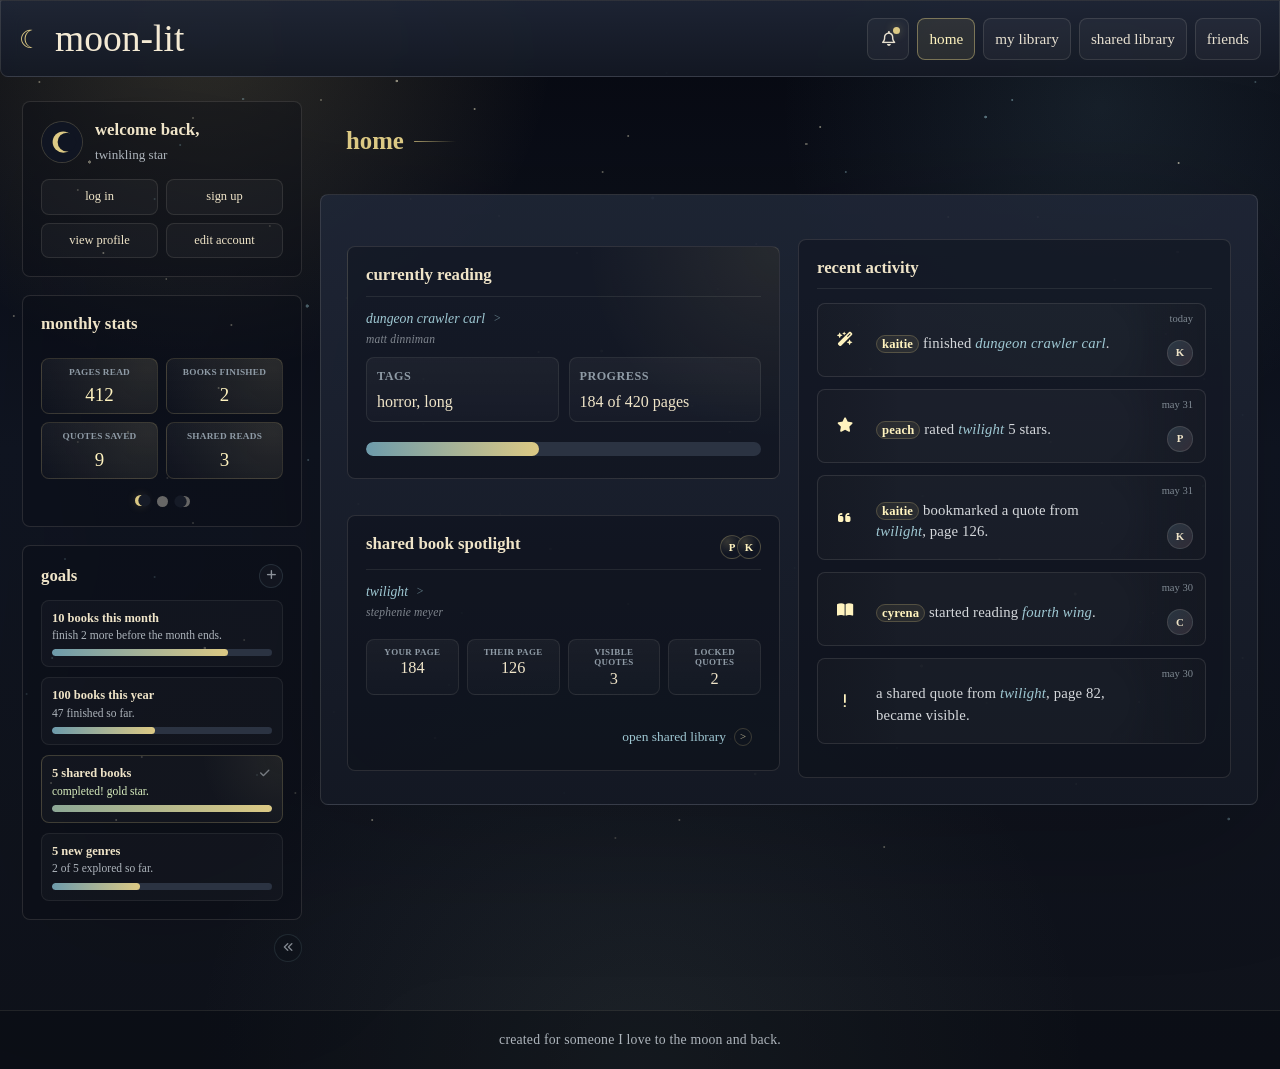
==== commit be72822e: "Add files via upload" ====
--- a/index.html
+++ b/index.html
@@ -6,12 +6,13 @@
   <title>moon-lit | home</title>
   <link rel="icon" href="favicon.svg" type="image/svg+xml">
   <link rel="stylesheet" href="https://cdnjs.cloudflare.com/ajax/libs/font-awesome/6.5.2/css/all.min.css">
-  <link rel="stylesheet" href="style.css?v=149">
+  <link rel="stylesheet" href="style.css?v=160">
 </head>
 <body>
   <div class="site-shell">
   <header>
     <h1>moon-lit</h1>
+    <button class="notifications-button mobile-notifications-button" type="button" popovertarget="notifications-popover" aria-label="open notifications"><i class="fa-regular fa-bell" aria-hidden="true"></i><span class="notification-dot" aria-hidden="true"></span></button>
     <button class="nav-toggle" type="button" popovertarget="mobile-nav" aria-label="open navigation"><span aria-hidden="true"></span></button>
     <nav class="desktop-nav" aria-label="Main navigation">
       <ul>
@@ -170,7 +171,7 @@
               </div>
               <progress value="47" max="100">47 of 100 books</progress>
             </article>
-            <article class="goal-item is-complete"><button class="goal-delete" type="button" aria-label="completed goal" title="completed goal"><i class="fa-solid fa-check" aria-hidden="true"></i></button><div><h4>5 shared books</h4><p>completed! good job, star reader.</p></div><progress value="5" max="5">5 of 5 shared books</progress></article>
+            <article class="goal-item is-complete"><button class="goal-delete" type="button" aria-label="completed goal" title="completed goal"><i class="fa-solid fa-check" aria-hidden="true"></i></button><div><h4>5 shared books</h4><p>completed! gold star.</p></div><progress value="5" max="5">5 of 5 shared books</progress></article>
             <article class="goal-item">
               <div>
                 <h4>5 new genres</h4>
@@ -191,11 +192,12 @@
     <section class="home-overview">
 
       <div class="home-reading-stack">
-      <section class="home-current" aria-labelledby="currently-reading-heading">
-        <h3 id="currently-reading-heading">currently reading</h3>
-        <article>
-          <h4><a href="book.html">dungeon crawler carl</a></h4>
-          <dl class="detail-grid compact-mobile">
+      <section class="home-current" aria-labelledby="currently-reading-heading">
+        <h3 id="currently-reading-heading">currently reading</h3>
+        <article>
+          <h4><a href="book.html">dungeon crawler carl</a></h4>
+          <p class="home-book-author">matt dinniman</p>
+          <dl class="detail-grid compact-mobile">
             <div>
               <dt>tags</dt>
               <dd>horror, long</dd>
@@ -208,12 +210,19 @@
           <progress value="184" max="420">184 of 420 pages</progress>
         </article>
       </section>
-
-      <section class="home-shared" aria-labelledby="shared-reading-heading">
-        <h3 id="shared-reading-heading">shared reading</h3>
-        <article>
-          <h4><a href="book.html">twilight</a></h4>
-          <dl class="detail-grid compact-mobile shared-summary">
+
+      <section class="home-shared" aria-labelledby="shared-reading-heading">
+        <div class="home-card-heading">
+          <h3 id="shared-reading-heading">shared book spotlight</h3>
+          <div class="home-shared-avatars" aria-label="shared with kaitie and peach">
+            <a href="friend.html" aria-label="kaitie">k</a>
+            <a href="friend.html" aria-label="peach">p</a>
+          </div>
+        </div>
+        <article>
+          <h4><a href="book.html">twilight</a></h4>
+          <p class="home-book-author">stephenie meyer</p>
+          <dl class="detail-grid compact-mobile shared-summary">
             <div>
               <dt>your page</dt>
               <dd>184</dd>
--- a/style.css
+++ b/style.css
@@ -278,6 +278,7 @@
 }
 
 main {
+  flex: 1 0 auto;
   filter: drop-shadow(0 26px 70px rgba(0, 0, 0, 0.22));
 }
 
@@ -461,6 +462,10 @@
   outline: none;
 }
 
+.mobile-notifications-button {
+  display: none;
+}
+
 .notification-dot {
   position: absolute;
   top: 8px;
@@ -568,8 +573,12 @@
 }
 
 .notification-icon {
+  grid-row: 1 / -1;
+  align-self: center;
   display: inline-grid;
   place-items: center;
+  width: 26px;
+  height: 26px;
   color: rgba(220, 201, 132, 0.86);
   font-size: 0.78rem;
   line-height: 1;
@@ -742,6 +751,10 @@
   padding-bottom: 34px;
 }
 
+.site-shell > main {
+  padding-bottom: 48px;
+}
+
 .page-shell {
   position: relative;
   display: grid;
@@ -914,6 +927,72 @@
 .home-current > h3,
 .home-shared > h3 {
   padding-bottom: 12px;
+}
+
+.home-card-heading {
+  display: flex;
+  align-items: start;
+  justify-content: space-between;
+  gap: 14px;
+  margin-bottom: 14px;
+  padding-bottom: 10px;
+  border-bottom: 1px solid rgba(231, 224, 208, 0.09);
+}
+
+.home-card-heading h3 {
+  margin-bottom: 0;
+}
+
+.home-shared-avatars {
+  display: flex;
+  flex-direction: row-reverse;
+  align-items: center;
+  flex: 0 0 auto;
+  padding-top: 1px;
+}
+
+.home-shared-avatars a {
+  display: inline-grid;
+  place-items: center;
+  width: 24px;
+  height: 24px;
+  margin-left: -7px;
+  border: 1px solid rgba(220, 201, 132, 0.28);
+  border-radius: 999px;
+  background:
+    radial-gradient(circle at 30% 25%, rgba(220, 201, 132, 0.18), transparent 55%),
+    #101522;
+  color: #fff3bf;
+  font-size: 0.68rem;
+  font-weight: 700;
+  line-height: 1;
+  text-decoration: none;
+  text-transform: uppercase;
+  transition:
+    border-color 180ms ease,
+    color 180ms ease,
+    transform 180ms ease;
+}
+
+.home-shared-avatars a:hover,
+.home-shared-avatars a:focus-visible {
+  border-color: rgba(220, 201, 132, 0.52);
+  color: #d9eebf;
+  outline: none;
+  transform: translateY(-1px);
+}
+
+.home-book-author {
+  margin: -6px 0 10px;
+  color: rgba(174, 181, 188, 0.70);
+  font-size: 0.72rem;
+  font-style: italic;
+  letter-spacing: 0.015em;
+  line-height: 1.2;
+}
+
+.home-shared .home-book-author {
+  margin-top: -15px;
 }
 
 .home-stats .stats-grid {
@@ -2854,8 +2933,16 @@
 
 @media (max-width: 720px) {
   body {
-    padding: 0 12px 36px;
+    padding: 0 12px;
     font-size: 16px;
+  }
+
+  main {
+    padding-bottom: 42px;
+  }
+
+  .site-shell > main {
+    padding-bottom: 42px;
   }
 
   header,
@@ -2932,7 +3019,8 @@
     display: none;
   }
 
-  .notifications-button {
+  .mobile-notifications-button {
+    display: inline-grid;
     grid-column: 2;
     width: 38px;
     min-width: 38px;
@@ -3152,6 +3240,37 @@
     font-size: 0.66rem;
   }
 
+  .home-activity {
+    grid-template-rows: auto minmax(0, auto);
+  }
+
+  .home-activity .activity-list,
+  .activity-list {
+    max-height: none;
+    overflow: visible;
+    padding-right: 0;
+  }
+
+  .activity-list li {
+    min-height: 96px;
+    padding: 28px 68px 24px 54px;
+    overflow: visible;
+  }
+
+  .activity-copy {
+    line-height: 1.58;
+    overflow-wrap: anywhere;
+  }
+
+  .activity-avatar {
+    right: 10px;
+    bottom: 12px;
+  }
+
+  .activity-list time {
+    right: 10px;
+  }
+
   .stat-card {
     padding: 8px 5px;
     text-align: center;
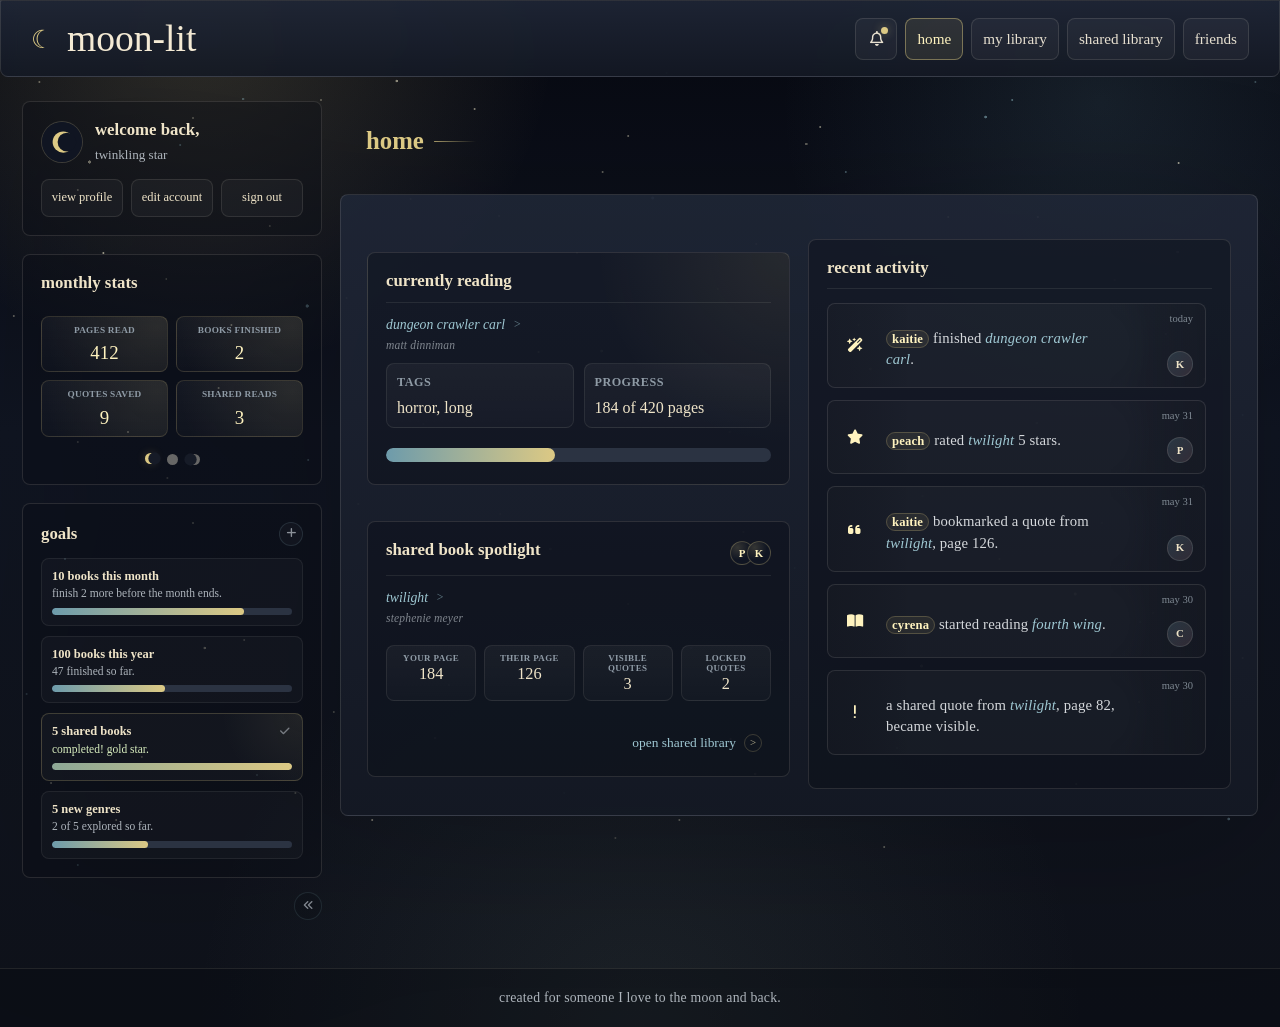
==== commit 896a12db: "Add files via upload" ====
--- a/index.html
+++ b/index.html
@@ -6,12 +6,12 @@
   <title>moon-lit | home</title>
   <link rel="icon" href="favicon.svg" type="image/svg+xml">
   <link rel="stylesheet" href="https://cdnjs.cloudflare.com/ajax/libs/font-awesome/6.5.2/css/all.min.css">
-  <link rel="stylesheet" href="style.css?v=160">
+  <link rel="stylesheet" href="style.css?v=172">
 </head>
 <body>
   <div class="site-shell">
   <header>
-    <h1>moon-lit</h1>
+    <h1><a href="index.html" aria-label="moon-lit home">moon-lit</a></h1>
     <button class="notifications-button mobile-notifications-button" type="button" popovertarget="notifications-popover" aria-label="open notifications"><i class="fa-regular fa-bell" aria-hidden="true"></i><span class="notification-dot" aria-hidden="true"></span></button>
     <button class="nav-toggle" type="button" popovertarget="mobile-nav" aria-label="open navigation"><span aria-hidden="true"></span></button>
     <nav class="desktop-nav" aria-label="Main navigation">
@@ -77,10 +77,9 @@
             </div>
           </div>
           <div class="account-actions">
-            <a href="account.html">log in</a>
-            <a href="account.html">sign up</a>
             <a href="account.html">view profile</a>
             <a href="account.html">edit account</a>
+            <a href="account.html">sign out</a>
           </div>
         </section>
 
@@ -195,7 +194,7 @@
       <section class="home-current" aria-labelledby="currently-reading-heading">
         <h3 id="currently-reading-heading">currently reading</h3>
         <article>
-          <h4><a href="book.html">dungeon crawler carl</a></h4>
+          <h4><a href="book.html?from=library">dungeon crawler carl</a></h4>
           <p class="home-book-author">matt dinniman</p>
           <dl class="detail-grid compact-mobile">
             <div>
@@ -220,7 +219,7 @@
           </div>
         </div>
         <article>
-          <h4><a href="book.html">twilight</a></h4>
+          <h4><a href="book.html?from=shared">twilight</a></h4>
           <p class="home-book-author">stephenie meyer</p>
           <dl class="detail-grid compact-mobile shared-summary">
             <div>
@@ -288,7 +287,7 @@
     <p>created for someone I love to the moon and back.</p>
   </footer>
   </div>
-  <script src="script.js?v=1"></script>
+  <script src="script.js?v=2"></script>
 </body>
 </html>
 
--- a/style.css
+++ b/style.css
@@ -30,7 +30,7 @@
 }
 
 body {
-  max-width: 1460px;
+  max-width: 1480px;
   min-height: 100vh;
   margin: 0 auto;
   padding: 0 22px;
@@ -301,7 +301,7 @@
   width: 100vw;
   margin-left: calc(50% - 50vw);
   margin-right: calc(50% - 50vw);
-  padding: 16px 18px;
+  padding: 16px 30px;
   margin-bottom: 24px;
   display: grid;
   grid-template-columns: auto 1fr;
@@ -353,6 +353,18 @@
   transition:
     font-size 220ms ease,
     margin 220ms ease;
+}
+
+header h1 a {
+  color: inherit;
+  text-decoration: none;
+  transition: color 180ms ease;
+}
+
+header h1 a:hover,
+header h1 a:focus-visible {
+  color: #fff3bf;
+  outline: none;
 }
 
 header h1::before {
@@ -873,7 +885,7 @@
 
 .account-actions {
   display: grid;
-  grid-template-columns: repeat(2, minmax(0, 1fr));
+  grid-template-columns: repeat(3, minmax(0, 1fr));
   gap: 8px;
 }
 
@@ -882,12 +894,13 @@
   align-items: center;
   justify-content: center;
   min-height: 34px;
-  padding: 7px 10px;
+  padding: 8px 12px;
   border: 1px solid rgba(231, 224, 208, 0.11);
   border-radius: 8px;
   background: rgba(255, 255, 255, 0.035);
   color: #efe4c8;
   font-size: 0.78rem;
+  white-space: nowrap;
   text-decoration: none;
   transition:
     background-color 180ms ease,
@@ -1295,6 +1308,54 @@
   background: linear-gradient(90deg, rgba(220, 201, 132, 0.72), transparent);
 }
 
+.breadcrumb-trail {
+  display: flex;
+  flex-wrap: wrap;
+  align-items: center;
+  gap: 7px;
+  margin: -14px 0 12px;
+  padding: 0 4px;
+  color: rgba(239, 228, 200, 0.76);
+  font-size: 0.72rem;
+  letter-spacing: 0.018em;
+  line-height: 1.2;
+}
+
+.breadcrumb-trail a,
+.breadcrumb-trail span {
+  display: inline;
+  width: auto;
+  height: auto;
+  padding: 0;
+  border: 0;
+  border-radius: 0;
+  background: none;
+  color: inherit;
+  font-size: inherit;
+  line-height: inherit;
+  text-decoration: none;
+}
+
+.breadcrumb-trail a {
+  transition: color 180ms ease;
+}
+
+.breadcrumb-trail a:hover,
+.breadcrumb-trail a:focus-visible {
+  color: #fff3bf;
+  outline: none;
+}
+
+.breadcrumb-trail a::after {
+  content: ">";
+  margin-left: 7px;
+  color: rgba(220, 201, 132, 0.48);
+}
+
+.breadcrumb-trail span {
+  color: inherit;
+}
+
 .has-page-actions {
   display: flex;
   align-items: center;
@@ -2802,7 +2863,7 @@
   .page-shell {
     width: 100%;
     margin-left: 0;
-    grid-template-columns: 280px minmax(0, 1fr);
+    grid-template-columns: 300px minmax(0, 1fr);
     align-items: start;
   }
 
@@ -3089,8 +3150,24 @@
   }
 
   .notifications-popover:popover-open {
-    inset: 74px 12px auto auto;
+    inset: 74px auto auto 50%;
     width: min(340px, calc(100vw - 24px));
+    transform: translateX(-50%);
+  }
+
+  #add-shared-book-popover {
+    width: min(330px, calc(100vw - 48px));
+  }
+
+  .notifications-popover::backdrop,
+  .modal-panel::backdrop {
+    background: rgba(4, 6, 12, 0.34);
+    backdrop-filter: blur(1px);
+  }
+
+  .mobile-nav-popover::backdrop {
+    background: transparent;
+    backdrop-filter: none;
   }
 
   .mobile-nav-popover ul {
@@ -3192,6 +3269,35 @@
     padding: 6px 8px;
   }
 
+  .shared-friends ul {
+    grid-template-columns: repeat(3, minmax(0, 1fr));
+    justify-content: stretch;
+    gap: 7px;
+  }
+
+  .shared-friends a {
+    display: grid;
+    justify-items: center;
+    align-content: center;
+    min-height: 82px;
+    padding: 9px 6px;
+    text-align: center;
+  }
+
+  .shared-friends strong {
+    font-size: 0.78rem;
+  }
+
+  .shared-friends small {
+    font-size: 0.58rem;
+    line-height: 1.15;
+  }
+
+  .friend-initial {
+    width: 30px;
+    height: 30px;
+  }
+
   .detail-grid.compact-mobile dt {
     margin-bottom: 4px;
     font-size: 0.68rem;
@@ -3213,14 +3319,14 @@
   }
 
   .account-actions {
-    grid-template-columns: repeat(4, minmax(0, 1fr));
+    grid-template-columns: repeat(3, minmax(0, 1fr));
     gap: 6px;
   }
 
   .account-actions a {
     min-height: 30px;
-    padding: 5px 4px;
-    font-size: 0.68rem;
+    padding: 6px 4px;
+    font-size: 0.64rem;
   }
 
   .goal-list {
